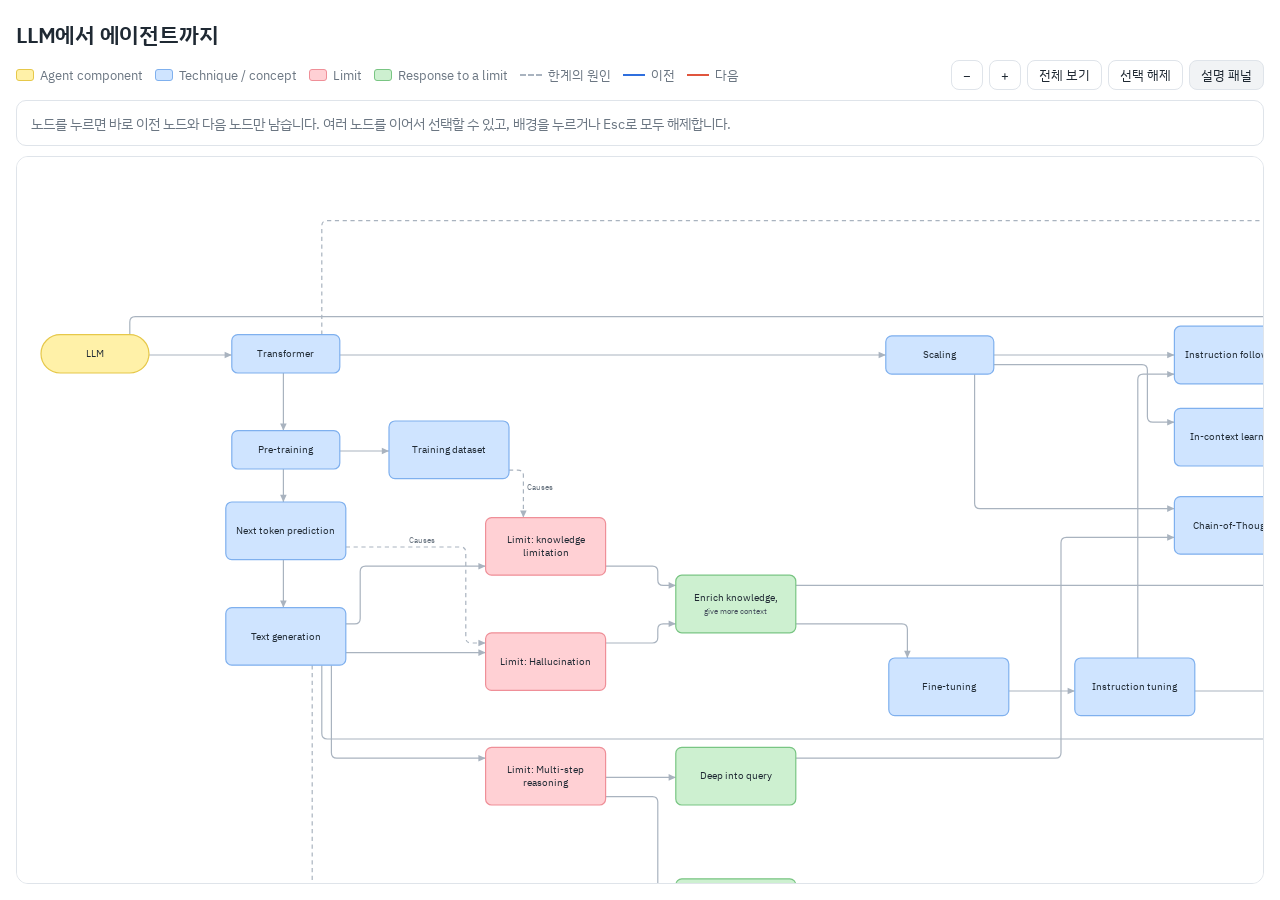
==== site/index.html @ 93b2dfdc "Initial commit: LLM에서 에이전트까지 발표 자료 - 발전 흐름 페이지(llm-to-agent-evo.html, site/index.html) - 구성요소 슬라이드, " ====
<!doctype html>
<html lang="ko">
<head>
<meta charset="utf-8">
<meta name="viewport" content="width=device-width, initial-scale=1">
<title>LLM to Agent Evolution</title>
<meta name="claude:viewport-fit-sides" content="true">
<link rel="preconnect" href="https://fonts.googleapis.com">
<link href="https://fonts.googleapis.com/css2?family=IBM+Plex+Sans+KR:wght@400;500;600&display=swap" rel="stylesheet">
<style>
  :root {
    color-scheme: light;
    --bg: #ffffff;
    --ink: #1f2933;
    --muted: #6b7682;
    --line: #dfe4ea;
    --edge: #a9b3bf;
    --yellow: #fff1a8;  --yellow-b: #e6c84a;
    --blue: #cfe4ff;    --blue-b: #7fb0ee;
    --pink: #ffd0d4;    --pink-b: #ef8f98;
    --green: #cdf0d0;   --green-b: #79c583;
    --prev: #2f6fde;
    --next: #e0553d;
  }
  /* 사용자 요청으로 어두운 테마에서도 흰 배경을 유지합니다. */
  @media (prefers-color-scheme: dark) { :root:not([data-theme="light"]) { --bg: #ffffff; --ink: #1f2933; } }
  :root[data-theme="dark"] { --bg: #ffffff; --ink: #1f2933; }

  * { box-sizing: border-box; }
  html, body { height: 100%; }
  body { display: flex; flex-direction: column; min-height: 100vh; min-height: 100dvh; margin: 0; background: var(--bg); color: var(--ink); font-family: "IBM Plex Sans KR", system-ui, sans-serif; }
  header { padding: 20px max(16px, env(safe-area-inset-left)) 10px; display: flex; flex-wrap: wrap; align-items: baseline; gap: 6px 18px; }
  h1 { margin: 0; font-size: 22px; font-weight: 600; letter-spacing: -0.01em; }
  header p { margin: 0; color: var(--muted); font-size: 14px; }
  .bar { padding: 0 16px 10px; display: flex; flex-wrap: wrap; align-items: center; gap: 8px 16px; font-size: 13px; color: var(--muted); }
  .legend { display: flex; flex-wrap: wrap; gap: 6px 12px; align-items: center; }
  .sw { display: inline-flex; align-items: center; gap: 6px; }
  .sw i { width: 18px; height: 12px; border-radius: 3px; border: 1.5px solid; display: inline-block; }
  .sw .ln { width: 22px; height: 0; border: 0; border-top: 2.5px solid; border-radius: 0; }
  .sw .ln.dash { border-top-style: dashed; }
  .zoom { margin-left: auto; display: flex; gap: 6px; }
  button { font: inherit; color: var(--ink); background: #fff; border: 1px solid var(--line); border-radius: 8px; padding: 5px 11px; cursor: pointer; }
  button:hover { background: #f4f6f8; }
  button:focus-visible { outline: 2px solid var(--prev); outline-offset: 2px; }
  .node:focus { outline: none; }
  .node:focus-visible rect { stroke: var(--ink); stroke-width: 3; }
  .info { margin: 0 16px 10px; padding: 10px 14px; border: 1px solid var(--line); border-radius: 10px; min-height: 46px; font-size: 14px; display: flex; flex-wrap: wrap; gap: 6px 10px; align-items: center; }
  .info b { font-weight: 600; }
  .info .lab { color: var(--muted); font-size: 12px; margin-left: 8px; }
  .chip { border: 1.5px solid; border-radius: 999px; padding: 2px 10px; font-size: 13px; background: #fff; cursor: pointer; }
  .chip.s { border-color: var(--ink); color: var(--ink); font-weight: 600; }
  .chip.p { border-color: var(--prev); color: var(--prev); }
  .chip.n { border-color: var(--next); color: var(--next); }
  .wrap { border: 1px solid var(--line); border-radius: 12px; overflow: auto; flex: 1 1 0; min-width: 0; min-height: 0; background: #fff; cursor: grab; }
  .wrap.drag { cursor: grabbing; }
  svg { display: block; }
  .edge path { fill: none; stroke: var(--edge); stroke-width: 2; }
  .edge polygon { fill: var(--edge); }
  .edge.dash path { stroke-dasharray: 7 6; }
  .edge text { font-size: 13px; fill: var(--muted); paint-order: stroke; stroke: #fff; stroke-width: 4px; }
  .node { cursor: pointer; }
  .node rect { stroke-width: 2; }
  .node text { font-size: 16px; fill: var(--ink); text-anchor: middle; pointer-events: none; }
  .node .sub { font-size: 13px; fill: #4a5561; }
  .node.yellow rect { fill: var(--yellow); stroke: var(--yellow-b); }
  .node.blue rect { fill: var(--blue); stroke: var(--blue-b); }
  .node.pink rect { fill: var(--pink); stroke: var(--pink-b); }
  .node.green rect { fill: var(--green); stroke: var(--green-b); }
  .node:hover rect { stroke-width: 3; }
  svg.sel .node { opacity: 0.3; transition: opacity .15s; }
  svg.sel .edge { opacity: 0.18; transition: opacity .15s; }
  svg.sel .node.on, svg.sel .edge.on { opacity: 1; }
  svg.sel .node.me rect { stroke: var(--ink); stroke-width: 3.5; }
  svg.sel .node.prev rect { stroke: var(--prev); stroke-width: 3; }
  svg.sel .node.next rect { stroke: var(--next); stroke-width: 3; }
  svg.sel .edge.in path { stroke: var(--prev); stroke-width: 3; }
  svg.sel .edge.in polygon { fill: var(--prev); }
  svg.sel .edge.out path { stroke: var(--next); stroke-width: 3; }
  svg.sel .edge.out polygon { fill: var(--next); }
  .stage { display: flex; gap: 12px; flex: 1 1 0; min-height: 320px; margin: 0 16px 16px; }
  .side { flex: 0 0 320px; overflow: auto; display: flex; flex-direction: column; gap: 10px; padding: 12px; border: 1px solid var(--line); border-radius: 12px; background: #fff; font-size: 14px; line-height: 1.5; position: relative; }
  .side[hidden] { display: none; }
  .card { flex: 0 0 auto; border: 1px solid var(--line); border-radius: 10px; padding: 12px 14px 14px; background: #fff; }
  .card h2 { margin: 0; font-size: 16px; font-weight: 600; display: flex; align-items: baseline; gap: 8px; }
  .card h2::before { content: ""; flex: 0 0 auto; width: 10px; height: 10px; border-radius: 50%; background: var(--line); transform: translateY(-1px); }
  .card.yellow h2::before { background: var(--yellow-b); }
  .card.blue h2::before { background: var(--blue-b); }
  .card.pink h2::before { background: var(--pink-b); }
  .card.green h2::before { background: var(--green-b); }
  .card p { margin: 6px 0 0; white-space: pre-line; }
  .card .empty { color: #a3acb6; }
  #sideBtn[aria-pressed="true"] { background: #f1f3f5; }
  @media (max-width: 760px) { .stage { flex-direction: column; } .side { flex: 0 0 42%; } }
  @media (prefers-reduced-motion: reduce) { svg.sel .node, svg.sel .edge { transition: none; } }
</style>
</head>
<body>


<header>
  <h1>LLM에서 에이전트까지</h1></header>

<div class="bar">
  <div class="legend">
    <span class="sw"><i style="background:var(--yellow);border-color:var(--yellow-b)"></i>Agent component</span>
    <span class="sw"><i style="background:var(--blue);border-color:var(--blue-b)"></i>Technique / concept</span>
    <span class="sw"><i style="background:var(--pink);border-color:var(--pink-b)"></i>Limit</span>
    <span class="sw"><i style="background:var(--green);border-color:var(--green-b)"></i>Response to a limit</span>
    <span class="sw"><i class="ln dash" style="border-color:var(--edge)"></i>한계의 원인</span>
    <span class="sw"><i class="ln" style="border-color:var(--prev)"></i>이전</span>
    <span class="sw"><i class="ln" style="border-color:var(--next)"></i>다음</span>
  </div>
  <div class="zoom">
    <button id="zout" aria-label="축소">−</button>
    <button id="zin" aria-label="확대">+</button>
    <button id="zfit">전체 보기</button>
    <button id="clear">선택 해제</button>
    <button id="sideBtn" aria-pressed="true">설명 패널</button>
  </div>
</div>

<div class="info" id="info" aria-live="polite"></div>
<div class="stage">
  <div class="wrap" id="wrap"><svg id="svg" xmlns="http://www.w3.org/2000/svg"></svg></div>
  <aside class="side" id="side" aria-label="선택한 노드 설명" hidden></aside>
</div>

<script>
(function () {
  const NODES=[{"id": "mwjykt85-0wb2z", "x": 1605, "y": 129, "w": 200, "h": 96, "c": "blue", "k": "rect", "t": "In-context learning"}, {"id": "mwjyn9wl-1hmgr", "x": 1927, "y": 545, "w": 200, "h": 96, "c": "blue", "k": "rect", "t": "Structured output"}, {"id": "mwjy13yr-1y3l3", "x": 2558, "y": 103, "w": 200, "h": 96, "c": "blue", "k": "rect", "t": "RAG"}, {"id": "e25", "x": 4120, "y": 1123, "w": 200, "h": 96, "c": "green", "k": "rect", "t": "Enforce deterministic control"}, {"id": "e33", "x": 4494, "y": 1322, "w": 200, "h": 96, "c": "blue", "k": "rect", "t": "Permission\nHuman approval"}, {"id": "e44", "x": 4552, "y": -250, "w": 200, "h": 96, "c": "blue", "k": "rect", "t": "Sub-agents\nMulti-agent"}, {"id": "mwjy3xah-28k0v", "x": 774, "y": 694, "w": 200, "h": 96, "c": "green", "k": "rect", "t": "Deep into query"}, {"id": "mwjxyspb-1p0l4", "x": 457, "y": 503, "w": 200, "h": 96, "c": "pink", "k": "rect", "t": "Limit: Hallucination"}, {"id": "mwjz4wb3-207i0", "x": 2218, "y": 913, "w": 200, "h": 96, "c": "blue", "k": "rect", "t": "Prompt chaining"}, {"id": "mwjz48wn-1u5il", "x": 774, "y": 913, "w": 200, "h": 96, "c": "green", "k": "rect", "t": "Break down task into small tasks"}, {"id": "mwjyix9o-0pluh", "x": 1124, "y": 8, "w": 180, "h": 64, "c": "blue", "k": "rect", "t": "Scaling"}, {"id": "mwjy2sm9-22p1i", "x": 774, "y": 407, "w": 200, "h": 96, "c": "green", "k": "rect", "t": "Enrich knowledge,\ngive more context"}, {"id": "mwjxz6hj-1rh6r", "x": 457, "y": 311, "w": 200, "h": 96, "c": "pink", "k": "rect", "t": "Limit: knowledge limitation"}, {"id": "mwjxxubs-15e8q", "x": 34, "y": 166, "w": 180, "h": 64, "c": "blue", "k": "rect", "t": "Pre-training"}, {"id": "e24", "x": 3800, "y": 1123, "w": 200, "h": 96, "c": "pink", "k": "rect", "t": "Limit: Non-deterministic behavior"}, {"id": "mwjxwork-05vok", "x": 24, "y": 285, "w": 200, "h": 96, "c": "blue", "k": "rect", "t": "Next token prediction"}, {"id": "mwk0b4wu-1do33", "x": 2558, "y": 274, "w": 200, "h": 96, "c": "yellow", "k": "pill", "t": "Planning"}, {"id": "e8", "x": 3800, "y": 637, "w": 200, "h": 96, "c": "blue", "k": "rect", "t": "Computer Use"}, {"id": "mwjz8n8c-2nzsh", "x": 3800, "y": -250, "w": 200, "h": 96, "c": "pink", "k": "rect", "t": "Limit: Context window"}, {"id": "mwjynw0i-1najs", "x": 2558, "y": 454, "w": 200, "h": 96, "c": "blue", "k": "rect", "t": "ReAct - Reason and Act"}, {"id": "e39", "x": 4552, "y": 133, "w": 200, "h": 96, "c": "green", "k": "rect", "t": "Keep working until the goal is met"}, {"id": "mwjy4shv-2agud", "x": 1605, "y": 276, "w": 200, "h": 96, "c": "blue", "k": "rect", "t": "Chain-of-Thought"}, {"id": "mwk09zhu-19vjd", "x": 5353, "y": 446, "w": 180, "h": 64, "c": "yellow", "k": "pill", "t": "General purpose agents"}, {"id": "mwk03nod-0mzqw", "x": 4193, "y": -119, "w": 200, "h": 96, "c": "blue", "k": "rect", "t": "Context engineering"}, {"id": "mwjyjr9p-0th2v", "x": 1605, "y": -8, "w": 200, "h": 96, "c": "blue", "k": "rect", "t": "Instruction following"}, {"id": "mwjxwa1y-01ty8", "x": -284, "y": 6, "w": 180, "h": 64, "c": "yellow", "k": "pill", "t": "LLM"}, {"id": "e22", "x": 2878, "y": 347, "w": 200, "h": 96, "c": "yellow", "k": "pill", "t": "Internal memory\nAgent trajectory"}, {"id": "mwjy8wog-0f96a", "x": 1129, "y": 545, "w": 200, "h": 96, "c": "blue", "k": "rect", "t": "Fine-tuning"}, {"id": "mwk068s5-0wxfu", "x": 3800, "y": 517, "w": 200, "h": 96, "c": "blue", "k": "rect", "t": "Agent Skills"}, {"id": "e38", "x": 4193, "y": 133, "w": 200, "h": 96, "c": "pink", "k": "rect", "t": "Limit: Stops before the task is done"}, {"id": "mwk03ffa-0ks1a", "x": 4193, "y": -250, "w": 200, "h": 96, "c": "green", "k": "rect", "t": "Manage input prompt"}, {"id": "e9", "x": 4910, "y": 258, "w": 200, "h": 96, "c": "blue", "k": "rect", "t": "Goal\nRalph Loop"}, {"id": "mwjymvvz-1d2vd", "x": 1439, "y": 545, "w": 200, "h": 96, "c": "blue", "k": "rect", "t": "Instruction tuning"}, {"id": "mwjz7zuq-2c3z2", "x": 34, "y": 6, "w": 180, "h": 64, "c": "blue", "k": "rect", "t": "Transformer"}, {"id": "mwjxx3ut-0dk24", "x": 24, "y": 461, "w": 200, "h": 96, "c": "blue", "k": "rect", "t": "Text generation"}, {"id": "mwjz5h1e-2824t", "x": 1927, "y": -8, "w": 200, "h": 96, "c": "blue", "k": "rect", "t": "Prompt engineering"}, {"id": "mwk00wip-0bwb9", "x": 2878, "y": 103, "w": 200, "h": 96, "c": "yellow", "k": "pill", "t": "External memory"}, {"id": "e7", "x": 4494, "y": 932, "w": 200, "h": 96, "c": "blue", "k": "rect", "t": "Sandbox"}, {"id": "mwk09djm-143t1", "x": 4494, "y": 1123, "w": 200, "h": 96, "c": "blue", "k": "rect", "t": "Hook"}, {"id": "e31", "x": 4120, "y": 932, "w": 200, "h": 96, "c": "green", "k": "rect", "t": "Restrict execution environment"}, {"id": "mwjxye6q-1i6kc", "x": 296, "y": 150, "w": 200, "h": 96, "c": "blue", "k": "rect", "t": "Training dataset"}, {"id": "mwjynhq1-1jdr6", "x": 2558, "y": 608, "w": 200, "h": 96, "c": "yellow", "k": "pill", "t": "Tool use"}, {"id": "e47", "x": 1927, "y": 276, "w": 200, "h": 96, "c": "blue", "k": "rect", "t": "Reasoning model"}, {"id": "mwjzmk38-025uz", "x": 3371, "y": 144, "w": 200, "h": 96, "c": "yellow", "k": "pill", "t": "Agent loop"}, {"id": "mwk05ygz-0sozz", "x": 3800, "y": 764, "w": 200, "h": 96, "c": "blue", "k": "rect", "t": "MCP"}, {"id": "e1", "x": 457, "y": 694, "w": 200, "h": 96, "c": "pink", "k": "rect", "t": "Limit: Multi-step reasoning"}];
const EDGES=[{"f": "mwjxwork-05vok", "t": "mwjxyspb-1p0l4", "fs": "right", "ts": "top", "b": ["h", 287, -127], "d": 1, "l": "Causes"}, {"f": "mwjy2sm9-22p1i", "t": "mwjy13yr-1y3l3", "fs": "right", "ts": "left", "b": ["h", 1307]}, {"f": "mwjy4shv-2agud", "t": "e47", "fs": "right", "ts": "left"}, {"f": "mwjxxubs-15e8q", "t": "mwjxwork-05vok", "fs": "bottom", "ts": "top"}, {"f": "mwjxx3ut-0dk24", "t": "e1", "fs": "right", "ts": "left"}, {"f": "mwjz7zuq-2c3z2", "t": "mwjxxubs-15e8q", "fs": "bottom", "ts": "top"}, {"f": "e8", "t": "mwk09zhu-19vjd", "fs": "right", "ts": "left", "b": ["h", 805]}, {"f": "mwjxyspb-1p0l4", "t": "mwjy2sm9-22p1i", "fs": "right", "ts": "left"}, {"f": "mwjxxubs-15e8q", "t": "mwjxye6q-1i6kc", "fs": "right", "ts": "left"}, {"f": "mwjz5h1e-2824t", "t": "mwjz4wb3-207i0", "fs": "right", "ts": "left"}, {"f": "mwjynhq1-1jdr6", "t": "mwjynw0i-1najs", "fs": "top", "ts": "bottom"}, {"f": "mwjynw0i-1najs", "t": "mwjzmk38-025uz", "fs": "right", "b": ["h", 574]}, {"f": "mwk00wip-0bwb9", "t": "mwjzmk38-025uz"}, {"f": "mwjxx3ut-0dk24", "t": "e24", "b": ["v"], "d": 1, "l": "Causes"}, {"f": "mwjxx3ut-0dk24", "t": "mwjyn9wl-1hmgr", "fs": "bottom", "ts": "bottom", "b": ["v", 391]}, {"f": "e31", "t": "e7", "fs": "right", "ts": "left"}, {"f": "mwjz4wb3-207i0", "t": "e22", "fs": "right", "ts": "left", "b": ["h", 489]}, {"f": "mwk03ffa-0ks1a", "t": "e44", "fs": "right", "ts": "left"}, {"f": "e7", "t": "mwk09zhu-19vjd", "b": ["h", 161]}, {"f": "mwjyn9wl-1hmgr", "t": "mwjynhq1-1jdr6", "fs": "right", "ts": "left"}, {"f": "e24", "t": "e31", "fs": "right", "ts": "left"}, {"f": "mwjy13yr-1y3l3", "t": "mwk00wip-0bwb9", "fs": "right"}, {"f": "mwjxwa1y-01ty8", "t": "mwjz7zuq-2c3z2", "fs": "right"}, {"f": "e39", "t": "e9", "fs": "right", "ts": "left"}, {"f": "mwjyix9o-0pluh", "t": "mwjykt85-0wb2z", "fs": "right", "ts": "left"}, {"f": "mwjxz6hj-1rh6r", "t": "mwjy2sm9-22p1i", "fs": "right", "ts": "left"}, {"f": "mwjzmk38-025uz", "t": "mwk09zhu-19vjd", "fs": "right", "ts": "left", "b": ["h", 544]}, {"f": "mwjy3xah-28k0v", "t": "mwjy4shv-2agud", "fs": "right", "ts": "left", "b": ["h", 489]}, {"f": "mwjykt85-0wb2z", "t": "mwjz5h1e-2824t", "fs": "right", "ts": "left", "b": ["v", 84, -447]}, {"f": "mwjy4shv-2agud", "t": "mwjynw0i-1najs", "fs": "right", "b": ["h", 166]}, {"f": "mwjynw0i-1najs", "t": "e22", "fs": "right", "ts": "left", "b": ["h", 137]}, {"f": "e33", "t": "mwk09zhu-19vjd", "fs": "right", "ts": "left"}, {"f": "mwjz48wn-1u5il", "t": "mwjz4wb3-207i0", "fs": "right", "b": ["v", 80]}, {"f": "e25", "t": "e33", "fs": "right", "ts": "left"}, {"f": "e1", "t": "mwjy3xah-28k0v", "fs": "right", "ts": "left"}, {"f": "mwjyix9o-0pluh", "t": "mwjyjr9p-0th2v", "fs": "right", "ts": "left"}, {"f": "mwjy8wog-0f96a", "t": "mwjymvvz-1d2vd", "fs": "right", "ts": "left"}, {"f": "mwjz8n8c-2nzsh", "t": "mwk03ffa-0ks1a", "fs": "right"}, {"f": "mwjynhq1-1jdr6", "t": "mwjzmk38-025uz", "fs": "right", "ts": "left", "b": ["h", 599]}, {"f": "mwk05ygz-0sozz", "t": "mwk09zhu-19vjd", "fs": "right", "ts": "left", "b": ["h", 829]}, {"f": "mwjxx3ut-0dk24", "t": "mwjxz6hj-1rh6r", "fs": "right", "ts": "left"}, {"f": "mwk09djm-143t1", "t": "e9", "b": ["h", 243]}, {"f": "mwk0b4wu-1do33", "t": "mwjzmk38-025uz", "fs": "right", "ts": "left", "b": ["h", 544]}, {"f": "mwk068s5-0wxfu", "t": "mwk03nod-0mzqw", "fs": "right", "ts": "left"}, {"f": "e1", "t": "mwjz48wn-1u5il", "fs": "right", "ts": "left"}, {"f": "e22", "t": "mwjzmk38-025uz", "fs": "right", "ts": "left", "b": ["h", 238]}, {"f": "mwjzmk38-025uz", "t": "e38", "fs": "right", "ts": "left", "d": 1}, {"f": "mwjy2sm9-22p1i", "t": "mwjy8wog-0f96a", "fs": "right", "ts": "left", "b": ["h", 183]}, {"f": "mwjz4wb3-207i0", "t": "mwk0b4wu-1do33", "fs": "right", "ts": "left"}, {"f": "mwjzmk38-025uz", "t": "mwjz8n8c-2nzsh", "fs": "right", "ts": "left", "d": 1}, {"f": "mwk03nod-0mzqw", "t": "mwk09zhu-19vjd", "b": ["h", 937]}, {"f": "mwjz7zuq-2c3z2", "t": "mwjz8n8c-2nzsh", "fs": "top", "ts": "left", "b": ["h", -145, -280, -127], "d": 1, "l": "Structural limit"}, {"f": "mwjxx3ut-0dk24", "t": "mwjxyspb-1p0l4", "fs": "right", "ts": "left"}, {"f": "e9", "t": "mwk09zhu-19vjd", "b": ["h", 165]}, {"f": "mwjxwork-05vok", "t": "mwjxx3ut-0dk24", "fs": "bottom", "ts": "top"}, {"f": "e38", "t": "e39", "fs": "right", "ts": "left"}, {"f": "mwk09djm-143t1", "t": "mwk09zhu-19vjd", "b": ["h", 180]}, {"f": "mwjz5h1e-2824t", "t": "mwk068s5-0wxfu", "fs": "right", "ts": "top", "b": ["h", 1962]}, {"f": "mwjxye6q-1i6kc", "t": "mwjxz6hj-1rh6r", "fs": "right", "d": 1, "l": "Causes"}, {"f": "mwk05ygz-0sozz", "t": "mwk03nod-0mzqw", "fs": "right", "ts": "left"}, {"f": "mwjz5h1e-2824t", "t": "mwk03nod-0mzqw", "fs": "right", "b": ["v", 126, -572]}, {"f": "e25", "t": "mwk09djm-143t1", "fs": "right", "ts": "left"}, {"f": "mwjynhq1-1jdr6", "t": "mwk068s5-0wxfu", "fs": "right", "b": ["h", 682]}, {"f": "mwk03ffa-0ks1a", "t": "mwk03nod-0mzqw", "fs": "bottom", "ts": "top"}, {"f": "mwjykt85-0wb2z", "t": "mwjy13yr-1y3l3", "fs": "right", "ts": "left"}, {"f": "e47", "t": "mwk0b4wu-1do33", "fs": "right", "ts": "left"}, {"f": "e44", "t": "mwk09zhu-19vjd", "fs": "right", "ts": "left", "b": ["h", 592]}, {"f": "mwjyjr9p-0th2v", "t": "mwjz5h1e-2824t", "fs": "right", "ts": "left", "b": ["v", 91, -509]}, {"f": "mwjynhq1-1jdr6", "t": "e8", "fs": "right", "ts": "left", "b": ["h", 602]}, {"f": "mwjyix9o-0pluh", "t": "mwjy4shv-2agud", "fs": "right", "ts": "left", "b": ["h", 403, -62]}, {"f": "mwjz7zuq-2c3z2", "t": "mwjyix9o-0pluh", "fs": "right"}, {"f": "mwjymvvz-1d2vd", "t": "mwjyn9wl-1hmgr", "fs": "right", "ts": "left"}, {"f": "mwjynhq1-1jdr6", "t": "mwk05ygz-0sozz", "fs": "right", "ts": "left", "b": ["h", 572]}, {"f": "e24", "t": "e25", "fs": "right", "ts": "left"}, {"f": "mwjzmk38-025uz", "t": "e24", "fs": "right", "ts": "left", "d": 1}, {"f": "mwjymvvz-1d2vd", "t": "mwjyjr9p-0th2v", "fs": "top", "ts": "left", "b": ["v", -276, 17, 75]}, {"f": "mwjxwa1y-01ty8", "t": "mwjzmk38-025uz", "b": ["v", -560, -140]}];
  const NS = "http://www.w3.org/2000/svg";
  const byId = {}; NODES.forEach(n => byId[n.id] = n);

  const svg = document.getElementById("svg"), wrap = document.getElementById("wrap"), info = document.getElementById("info");
  const el = (t, a, p) => { const e = document.createElementNS(NS, t); for (const k in a) e.setAttribute(k, a[k]); if (p) p.appendChild(e); return e; };
  const cx = n => n.x + n.w / 2, cy = n => n.y + n.h / 2;

  // ── 선 배치: 격자 위에서 노드를 피해 가는 직각 경로를 찾습니다. ──
  // 다른 선과 같은 길을 겹쳐 가면 큰 벌점, 가로질러 가면 작은 벌점을 줍니다.
  const G = 16, MARGIN = 14, TURN = 56, OVER = 9 * G, CROSS = 0.6 * G, SIDEPEN = 40;
  const DX = [1, 0, -1, 0], DY = [0, 1, 0, -1];   // 0 오른쪽, 1 아래, 2 왼쪽, 3 위
  let gx0, gy0, cols, rows, blocked, occH, occV, gScore, parent;
  const ccx = i => gx0 + (i + 0.5) * G, ccy = j => gy0 + (j + 0.5) * G;

  function buildGrid() {
    let a = Infinity, b = Infinity, c = -Infinity, d = -Infinity;
    NODES.forEach(n => { a = Math.min(a, n.x); b = Math.min(b, n.y); c = Math.max(c, n.x + n.w); d = Math.max(d, n.y + n.h); });
    gx0 = Math.floor((a - 160) / G) * G; gy0 = Math.floor((b - 160) / G) * G;
    cols = Math.ceil((c + 160 - gx0) / G); rows = Math.ceil((d + 160 - gy0) / G);
    const N = cols * rows;
    blocked = new Uint8Array(N); occH = new Uint8Array(N); occV = new Uint8Array(N);
    gScore = new Float32Array(N * 4); parent = new Int32Array(N * 4);
    NODES.forEach(n => {
      const i0 = Math.max(0, Math.floor((n.x - MARGIN - gx0) / G) - 1), i1 = Math.min(cols - 1, Math.ceil((n.x + n.w + MARGIN - gx0) / G));
      const j0 = Math.max(0, Math.floor((n.y - MARGIN - gy0) / G) - 1), j1 = Math.min(rows - 1, Math.ceil((n.y + n.h + MARGIN - gy0) / G));
      for (let j = j0; j <= j1; j++) for (let i = i0; i <= i1; i++) {
        const x = ccx(i), y = ccy(j);
        if (x > n.x - MARGIN && x < n.x + n.w + MARGIN && y > n.y - MARGIN && y < n.y + n.h + MARGIN) blocked[j * cols + i] = 1;
      }
    });
  }

  // 노드의 한 변에서 선이 드나들 수 있는 자리들
  function ports(n, pref) {
    const out = [], pill = n.k === "pill";
    const insX = pill ? n.h / 2 : 18, insY = pill ? Math.max(8, n.h / 2 - G) : 14;
    const add = (i, j, dir, bx, by, side, off) => {
      if (i < 0 || j < 0 || i >= cols || j >= rows || blocked[j * cols + i]) return;
      out.push({ c: j * cols + i, dir, bx, by, pen: (pref && pref !== side ? SIDEPEN : 0) + Math.abs(off) * 0.12 });
    };
    const jt = Math.floor((n.y - MARGIN - gy0) / G - 0.5), jb = Math.ceil((n.y + n.h + MARGIN - gy0) / G - 0.5);
    const il = Math.floor((n.x - MARGIN - gx0) / G - 0.5), ir = Math.ceil((n.x + n.w + MARGIN - gx0) / G - 0.5);
    for (let i = 0; i < cols; i++) {
      const x = ccx(i); if (x < n.x + insX || x > n.x + n.w - insX) continue;
      add(i, jt, 3, x, n.y, "top", x - cx(n)); add(i, jb, 1, x, n.y + n.h, "bottom", x - cx(n));
    }
    for (let j = 0; j < rows; j++) {
      const y = ccy(j); if (y < n.y + insY || y > n.y + n.h - insY) continue;
      add(il, j, 2, n.x, y, "left", y - cy(n)); add(ir, j, 0, n.x + n.w, y, "right", y - cy(n));
    }
    return out;
  }

  // 작은 값이 먼저 나오는 힙
  function Heap() { this.k = []; this.v = []; }
  Heap.prototype.push = function (key, val) {
    const k = this.k, v = this.v; let i = k.length; k.push(key); v.push(val);
    while (i > 0) { const p = (i - 1) >> 1; if (k[p] <= key) break; k[i] = k[p]; v[i] = v[p]; i = p; }
    k[i] = key; v[i] = val;
  };
  Heap.prototype.pop = function () {
    const k = this.k, v = this.v, top = v[0], lk = k.pop(), lv = v.pop(), n = k.length;
    if (n) { let i = 0; for (;;) { let c = 2 * i + 1; if (c >= n) break; if (c + 1 < n && k[c + 1] < k[c]) c++; if (k[c] >= lk) break; k[i] = k[c]; v[i] = v[c]; i = c; } k[i] = lk; v[i] = lv; }
    return top;
  };

  function findPath(e) {
    const a = byId[e.f], b = byId[e.t];
    const starts = ports(a, e.fs), goals = new Map();
    ports(b, e.ts).forEach(p => goals.set(p.c, p));
    if (!starts.length || !goals.size) return null;
    gScore.fill(Infinity); parent.fill(-1);
    const heap = new Heap(), bx = cx(b), by = cy(b), slack = (b.w + b.h) / 2;
    const h = c => Math.max(0, Math.abs(ccx(c % cols) - bx) + Math.abs(ccy((c / cols) | 0) - by) - slack);
    const startOf = new Map();
    starts.forEach(p => {
      const s = p.c * 4 + p.dir, g = p.pen + ((p.dir & 1) ? occV[p.c] : occH[p.c]) * OVER;
      if (g < gScore[s]) { gScore[s] = g; startOf.set(s, p); heap.push(g + h(p.c), s); }
    });
    let best = Infinity, bestS = -1, bestP = null;
    while (heap.k.length) {
      if (heap.k[0] >= best) break;
      const fk = heap.k[0], s = heap.pop(), c = s >> 2, dir = s & 3, g = gScore[s];
      if (fk > g + h(c) + 1e-3) continue;
      const gp = goals.get(c);
      if (gp && gp.dir === ((dir + 2) & 3)) { const tot = g + gp.pen; if (tot < best) { best = tot; bestS = s; bestP = gp; } }
      const i = c % cols, j = (c / cols) | 0;
      for (let nd = 0; nd < 4; nd++) {
        if (nd === ((dir + 2) & 3)) continue;
        const ni = i + DX[nd], nj = j + DY[nd];
        if (ni < 0 || nj < 0 || ni >= cols || nj >= rows) continue;
        const nc = nj * cols + ni; if (blocked[nc]) continue;
        const ng = g + G + (nd !== dir ? TURN : 0) + ((nd & 1) ? occV[nc] * OVER + occH[nc] * CROSS : occH[nc] * OVER + occV[nc] * CROSS);
        const ns = nc * 4 + nd;
        if (ng < gScore[ns]) { gScore[ns] = ng; parent[ns] = s; heap.push(ng + h(nc), ns); }
      }
    }
    if (bestS < 0) return null;
    const states = []; for (let s = bestS; s >= 0; s = parent[s]) states.push(s);
    states.reverse();
    const sp = startOf.get(states[0]);
    // 지나간 칸을 방향별로 기록해 다음 선이 같은 길을 피하게 합니다.
    const mark = (c, d) => { const arr = (d & 1) ? occV : occH; if (arr[c] < 250) arr[c]++; };
    mark(states[0] >> 2, sp.dir);
    for (let q = 1; q < states.length; q++) { const d = states[q] & 3; mark(states[q - 1] >> 2, d); mark(states[q] >> 2, d); }
    const pts = [[sp.bx, sp.by]];
    states.forEach(s => { const c = s >> 2; pts.push([ccx(c % cols), ccy((c / cols) | 0)]); });
    pts.push([bestP.bx, bestP.by]);
    return pts;
  }
  function simplify(p) {
    const o = [p[0]];
    for (let i = 1; i < p.length; i++) {
      const a = o[o.length - 1], b = p[i], c = p[i + 1];
      if (Math.abs(a[0] - b[0]) < 0.5 && Math.abs(a[1] - b[1]) < 0.5) continue;
      if (c && ((Math.abs(a[0] - b[0]) < 0.5 && Math.abs(b[0] - c[0]) < 0.5) || (Math.abs(a[1] - b[1]) < 0.5 && Math.abs(b[1] - c[1]) < 0.5))) continue;
      o.push(b);
    }
    return o;
  }
  function straight(e) { const a = byId[e.f], b = byId[e.t]; return [[cx(a), cy(a)], [cx(b), cy(b)]]; }
  function computeRoutes() {
    const order = EDGES.map((e, i) => i).sort((p, q) => {
      const d = e => Math.abs(cx(byId[e.f]) - cx(byId[e.t])) + Math.abs(cy(byId[e.f]) - cy(byId[e.t]));
      return d(EDGES[p]) - d(EDGES[q]);
    });
    const out = new Array(EDGES.length);
    order.forEach(i => { const p = findPath(EDGES[i]); out[i] = p ? simplify(p) : straight(EDGES[i]); });
    return out;
  }

  function pathD(p, r) {
    let d = "M" + p[0][0] + " " + p[0][1];
    for (let i = 1; i < p.length - 1; i++) {
      const a = p[i - 1], b = p[i], c = p[i + 1];
      const l1 = Math.hypot(b[0] - a[0], b[1] - a[1]), l2 = Math.hypot(c[0] - b[0], c[1] - b[1]);
      const rr = Math.min(r, l1 / 2, l2 / 2);
      const p1 = [b[0] - (b[0] - a[0]) / l1 * rr, b[1] - (b[1] - a[1]) / l1 * rr];
      const p2 = [b[0] + (c[0] - b[0]) / l2 * rr, b[1] + (c[1] - b[1]) / l2 * rr];
      d += " L" + p1[0] + " " + p1[1] + " Q" + b[0] + " " + b[1] + " " + p2[0] + " " + p2[1];
    }
    const z = p[p.length - 1]; return d + " L" + z[0] + " " + z[1];
  }
  function head(p) {
    const z = p[p.length - 1], y = p[p.length - 2];
    const l = Math.hypot(z[0] - y[0], z[1] - y[1]) || 1, ux = (z[0] - y[0]) / l, uy = (z[1] - y[1]) / l;
    const bx = z[0] - ux * 12, by = z[1] - uy * 12;
    return z[0] + "," + z[1] + " " + (bx - uy * 5.5) + "," + (by + ux * 5.5) + " " + (bx + uy * 5.5) + "," + (by - ux * 5.5);
  }

  // ── 그리기 ──
  let x0 = 0, y0 = 0, W = 100, H = 100, routes = [];
  const gE = el("g", {}, svg), gN = el("g", {}, svg);
  const edgeEls = EDGES.map(e => {
    const g = el("g", { class: "edge" + (e.d ? " dash" : "") }, gE);
    el("path", {}, g); el("polygon", {}, g);
    if (e.l) el("text", {}, g).textContent = e.l;
    return g;
  });
  function wrapText(s, max) {
    const out = [];
    s.split("\n").forEach(line => {
      let cur = "";
      line.split(" ").forEach(w => { if (cur && (cur + " " + w).length > max) { out.push(cur); cur = w; } else cur = cur ? cur + " " + w : w; });
      out.push(cur);
    });
    return out;
  }
  const nodeEls = {};
  NODES.forEach(n => {
    const g = el("g", { class: "node " + n.c, tabindex: 0, role: "button", "aria-label": n.t.replace(/\n/g, ", ") }, gN);
    el("rect", { x: 0, y: 0, width: n.w, height: n.h, rx: n.k === "pill" ? n.h / 2 : 10 }, g);
    const parts = n.t.split("\n"), lines = [];
    parts.forEach((p, i) => wrapText(p, 21).forEach(l => lines.push({ s: l, sub: i > 0 })));
    const lh = 21, top = n.h / 2 - (lines.length - 1) * lh / 2 + 5.5;
    lines.forEach((l, i) => { const t = el("text", { x: n.w / 2, y: top + i * lh, class: l.sub ? "sub" : "" }, g); t.textContent = l.s; });
    g.addEventListener("click", ev => { ev.stopPropagation(); if (!moved) select(n.id); });
    g.addEventListener("keydown", ev => { if (ev.key === "Enter" || ev.key === " ") { ev.preventDefault(); select(n.id); } });
    nodeEls[n.id] = g;
  });
  const placeNode = n => nodeEls[n.id].setAttribute("transform", "translate(" + n.x + " " + n.y + ")");

  function layout() {
    buildGrid();
    routes = computeRoutes();
    let a = Infinity, b = Infinity, c = -Infinity, d = -Infinity;
    NODES.forEach(n => { a = Math.min(a, n.x); b = Math.min(b, n.y); c = Math.max(c, n.x + n.w); d = Math.max(d, n.y + n.h); });
    routes.forEach(p => p.forEach(q => { a = Math.min(a, q[0]); b = Math.min(b, q[1]); c = Math.max(c, q[0]); d = Math.max(d, q[1]); }));
    x0 = a - 40; y0 = b - 40; W = c - a + 80; H = d - b + 80;
    svg.setAttribute("viewBox", x0 + " " + y0 + " " + W + " " + H);
    svg.setAttribute("width", W * scale); svg.setAttribute("height", H * scale);
    NODES.forEach(placeNode);
    EDGES.forEach((e, i) => {
      const g = edgeEls[i], p = routes[i];
      g.firstChild.setAttribute("d", pathD(p, 9));
      g.children[1].setAttribute("points", head(p));
      if (e.l) {
        let bi = 0, bl = -1;
        for (let q = 0; q < p.length - 1; q++) { const l = Math.abs(p[q + 1][0] - p[q][0]) + Math.abs(p[q + 1][1] - p[q][1]); if (l > bl) { bl = l; bi = q; } }
        const t = g.children[2]; t.setAttribute("x", (p[bi][0] + p[bi + 1][0]) / 2 + 6); t.setAttribute("y", (p[bi][1] + p[bi + 1][1]) / 2 - 6);
      }
    });
  }

  // ── 선택 ──
  const sel = new Set();
  let listOpen = false;
  const name = id => byId[id].t.replace(/\n/g, " ");
  function select(id) {
    if (sel.has(id)) sel.delete(id); else { sel.add(id); focusId = id; }
    paint();
  }
  function hint(text) { const s = document.createElement("span"); s.style.color = "var(--muted)"; s.textContent = text; info.appendChild(s); }
  function paint() { paintMain(); renderSide(); }
  function paintMain() {
    Object.values(nodeEls).forEach(g => g.classList.remove("on", "me", "prev", "next"));
    edgeEls.forEach(g => g.classList.remove("on", "in", "out"));
    svg.classList.toggle("sel", sel.size > 0);
    info.textContent = "";
    if (!sel.size) { hint("노드를 누르면 바로 이전 노드와 다음 노드만 남습니다. 여러 노드를 이어서 선택할 수 있고, 배경을 누르거나 Esc로 모두 해제합니다."); return; }
    const prev = [], next = [];
    sel.forEach(id => nodeEls[id].classList.add("on", "me"));
    EDGES.forEach((e, i) => {
      if (sel.has(e.t)) { edgeEls[i].classList.add("on", "in"); if (!sel.has(e.f)) { nodeEls[e.f].classList.add("on", "prev"); if (!prev.includes(e.f)) prev.push(e.f); } }
      if (sel.has(e.f)) { edgeEls[i].classList.add("on", "out"); if (!sel.has(e.t)) { nodeEls[e.t].classList.add("on", "next"); if (!next.includes(e.t)) next.push(e.t); } }
    });
    const sum = document.createElement("span"); sum.textContent = "선택 " + sel.size + " · 이전 " + prev.length + " · 다음 " + next.length; info.appendChild(sum);
    const tg = document.createElement("button"); tg.textContent = listOpen ? "목록 접기" : "목록 펼치기"; tg.setAttribute("aria-expanded", listOpen ? "true" : "false");
    tg.addEventListener("click", () => { listOpen = !listOpen; paint(); }); info.appendChild(tg);
    if (!listOpen) return;
    const br = document.createElement("span"); br.style.flexBasis = "100%"; info.appendChild(br);
    sel.forEach(id => { const b = document.createElement("button"); b.className = "chip s"; b.textContent = name(id) + " ×"; b.setAttribute("aria-label", name(id) + " 선택 해제"); b.addEventListener("click", () => { sel.delete(id); paint(); }); info.appendChild(b); });
    const add = (label, ids, cls) => {
      const l = document.createElement("span"); l.className = "lab"; l.textContent = label + " " + ids.length; info.appendChild(l);
      ids.forEach(id => { const c = document.createElement("button"); c.className = "chip " + cls; c.textContent = name(id); c.addEventListener("click", () => { sel.add(id); focusId = id; paint(); focusNode(id); }); info.appendChild(c); });
    };
    add("이전", prev, "p"); add("다음", next, "n");
  }

  // ── 설명 패널: 선택한 노드마다 "제목 + 핵심 내용" 카드를 세로로 쌓습니다. ──
  // 노드마다 한두 문장의 핵심 내용입니다. 열쇠는 NODES의 id입니다. (초고)
  const CONTENT = {
    "mwjxwa1y-01ty8": "대량의 텍스트로 학습해, 주어진 글 다음에 올 내용을 만들어 내는 모델입니다. 에이전트에서는 다음 행동을 고르는 두뇌 역할을 합니다.",
    "mwjz7zuq-2c3z2": "문장 안의 모든 토큰이 서로를 참조(attention)해 문맥을 파악하는 신경망 구조입니다. 병렬로 학습할 수 있어 규모를 키울 수 있었고, 한 번에 볼 수 있는 길이에는 한도가 있습니다.",
    "mwjxxubs-15e8q": "정답 표시 없이, 대량의 텍스트에서 다음 토큰을 맞히도록 학습하는 단계입니다. 언어와 지식의 기초가 여기서 만들어집니다.",
    "mwjxye6q-1i6kc": "사전학습에 쓰인 텍스트 묶음입니다. 모델이 아는 것은 이 데이터에 들어 있던 내용, 수집한 시점까지로 한정됩니다.",
    "mwjxwork-05vok": "앞의 글을 보고 다음 토큰의 확률을 계산하는 것이 LLM이 하는 일의 전부입니다. 기준은 사실 여부가 아니라 그럴듯함입니다.",
    "mwjxx3ut-0dk24": "다음 토큰을 하나 뽑아 붙이는 일을 반복해 글을 만듭니다. 확률에서 뽑기 때문에 같은 입력에도 결과가 달라질 수 있습니다.",
    "mwjxz6hj-1rh6r": "학습 데이터에 없던 정보와 학습 시점 이후의 일은 모릅니다. 회사 내부 문서나 최신 소식이 대표적입니다.",
    "mwjxyspb-1p0l4": "모르는 내용도 그럴듯한 문장으로 지어냅니다. 다음 토큰을 확률로 고르는 방식에서 나오는 한계입니다.",
    "e1": "LLM은 입력을 한 번 받아 곧바로 답을 만들어 냅니다. 그래서 여러 단계를 거쳐야 하는 복잡한 문제는 중간 과정을 건너뛰어 틀리기 쉽습니다.",
    "mwjy2sm9-22p1i": "모델이 모르는 것을 채워 주는 방향입니다. 필요한 정보를 입력에 넣어 주거나, 추가 학습으로 모델 안에 넣습니다.",
    "mwjy3xah-28k0v": "답을 바로 내지 않고, 질문을 풀어 가는 과정을 먼저 쓰게 하는 방향입니다.",
    "mwjz48wn-1u5il": "큰 일을 한 번에 시키지 않고, 작은 단계로 나눠 차례로 처리하는 방향입니다.",
    "mwjyix9o-0pluh": "모델 크기, 데이터, 연산량을 함께 키우면 성능이 꾸준히 오른다는 관찰입니다. 규모가 커지면서 작은 모델에는 없던 능력이 나타났습니다.",
    "mwjykt85-0wb2z": "추가 학습 없이, 입력에 넣어 준 예시와 정보만으로 새 일을 해내는 능력입니다. 프롬프트로 모델을 다루는 모든 기법의 바탕입니다.",
    "mwjyjr9p-0th2v": "자연어로 준 지시를 이해하고 그에 맞게 수행하는 능력입니다. 모델 크기가 커지면서 점차 나타나지만, 지시를 안정적으로 따르게 되는 것은 주로 instruction tuning을 통해서입니다.",
    "mwjy4shv-2agud": "답을 내기 전에 풀이 과정을 단계별로 쓰게 하는 기법입니다. 충분히 큰 모델에서 추론 문제의 정확도가 크게 오릅니다.",
    "mwjy8wog-0f96a": "사전학습된 모델을 더 작은 데이터로 추가 학습해, 특정 지식이나 행동을 넣는 방법입니다.",
    "mwjymvvz-1d2vd": "다양한 '지시 → 응답' 쌍으로 추가 학습해, 처음 보는 지시도 따르게 만드는 fine-tuning입니다.",
    "mwjyn9wl-1hmgr": "JSON처럼 정해진 형식에 맞춰 출력하는 능력입니다. 프로그램이 모델의 출력을 읽어 그대로 실행할 수 있게 됩니다.",
    "mwjz5h1e-2824t": "원하는 결과가 나오도록 지시, 예시, 형식을 설계하는 일입니다. 모델은 그대로 두고 입력만으로 동작을 조정합니다.",
    "mwjz4wb3-207i0": "일을 여러 프롬프트로 나누고, 앞 단계의 출력을 다음 단계의 입력으로 넘깁니다. 단계는 사람이 미리 정합니다.",
    "e47": "답하기 전에 스스로 생각하는 과정을 거치도록 학습된 모델입니다. 프롬프트로 유도하던 Chain-of-Thought가 모델의 기본 동작이 됐습니다.",
    "mwjy13yr-1y3l3": "질문과 관련된 문서를 검색해 입력에 넣고, 그것을 근거로 답하게 합니다. 모델을 다시 학습하지 않고도 최신 지식과 내부 지식을 쓸 수 있습니다.",
    "mwk00wip-0bwb9": "컨텍스트 밖의 저장소(파일, 데이터베이스)에 정보를 두고, 필요할 때 찾아옵니다.",
    "mwk0b4wu-1do33": "목표를 이루기 위해 해야 할 일을 모델이 스스로 나누고 순서를 정합니다. 사람이 미리 짜 주던 작업 순서를 모델이 맡습니다.",
    "mwjynhq1-1jdr6": "모델이 외부 함수나 API의 호출을 요청하고, 그 결과를 받아 쓰는 능력입니다. 글만 쓰던 모델이 검색하고 실행할 수 있게 됩니다.",
    "mwjynw0i-1najs": "생각(Reason)과 도구 호출(Act)을 한 흐름으로 엮어, 결과를 보고 다음 행동을 정하는 방식입니다. 에이전트 루프의 원형이 됐습니다.",
    "e22": "지금까지의 생각, 행동, 관찰이 쌓인 기록입니다. 모델은 이 기록을 보고 다음 행동을 정합니다.",
    "mwjzmk38-025uz": "추론-행동-관찰의 과정을 반복합니다. 더 이상 할 행동이 없으면 loop가 종료됩니다.",
    "mwjz8n8c-2nzsh": "Transformer의 구조에서 오는 한계로, 한 번에 입력할 수 있는 양이 정해져 있습니다. 루프가 돌수록 기록이 쌓여 한도에 가까워지고, 중요한 내용이 묻힙니다.",
    "mwk03ffa-0ks1a": "매 단계마다 컨텍스트에 무엇을 넣고 무엇을 뺄지 관리하는 방향입니다.",
    "mwk03nod-0mzqw": "지시, 도구 정의, 기억, 기록 가운데 지금 필요한 것만 골라 컨텍스트를 구성하는 일입니다. 요약, 메모, 필요할 때만 불러오기가 대표적인 기법입니다.",
    "e44": "일의 일부를 별도의 컨텍스트를 가진 에이전트에게 맡기고, 결과 요약만 받습니다. 주 에이전트의 컨텍스트를 아낍니다.",
    "mwk068s5-0wxfu": "특정 작업의 절차와 스크립트를 묶어 두고, 필요할 때만 불러와 쓰는 방식입니다. 평소에는 이름과 설명만 컨텍스트에 둡니다.",
    "mwk05ygz-0sozz": "도구와 데이터를 에이전트에 연결하는 공통 규약(Model Context Protocol)입니다. 어떤 도구가 있고 어떻게 부르는지 알려 주는 방법까지 규약에 들어 있어, 한 번 만든 도구를 여러 에이전트가 찾아 쓸 수 있습니다.",
    "e8": "화면을 보고 마우스와 키보드를 조작해 일반 프로그램을 다루는 도구입니다. API가 없는 프로그램도 쓸 수 있게 됩니다.",
    "e38": "긴 작업을 하다가, 일이 남았는데도 끝났다고 판단해 멈추는 한계입니다.",
    "e39": "완료 조건을 정해 두고, 그 조건을 채울 때까지 계속 일하게 하는 방향입니다.",
    "e9": "목표가 달성될 때까지 같은 지시로 에이전트를 반복 실행하는 방식입니다. 멈추려는 시점에 완료 여부를 확인해 다시 돌립니다.",
    "e24": "같은 지시에도 매번 다르게 행동하고, 지시를 항상 지키지는 않습니다. 스스로 실행까지 하는 에이전트에서는 위험이 됩니다.",
    "e31": "무엇을 하든 피해가 닿는 범위를 미리 좁혀 두는 방향입니다.",
    "e25": "반드시 지켜야 할 일은 모델의 판단에 맡기지 않고, 코드나 사람이 강제하는 방향입니다.",
    "e7": "에이전트의 명령을 격리된 환경에서 실행해, 접근할 수 있는 파일과 네트워크를 제한합니다.",
    "mwk09djm-143t1": "루프의 정해진 시점(도구 실행 전후, 종료 시 등)에 반드시 실행되는 코드입니다. 검사, 차단, 자동 처리를 모델의 판단과 무관하게 수행합니다.",
    "e33": "위험할 수 있는 행동은 실행하기 전에 사람에게 승인을 받습니다.",
    "mwk09zhu-19vjd": "코딩뿐 아니라 컴퓨터를 이용한 다양한 작업으로 능력이 확장된 범용 에이전트입니다."
  };
  const side = document.getElementById("side"), sideBtn = document.getElementById("sideBtn");
  let focusId = null, sideOn = true;
  const mk = (tag, cls, text) => { const e = document.createElement(tag); if (cls) e.className = cls; if (text != null) e.textContent = text; return e; };
  function card(id) {
    const el = mk("article", "card " + byId[id].c);
    el.appendChild(mk("h2", "", name(id)));
    el.appendChild(CONTENT[id] ? mk("p", "", CONTENT[id]) : mk("p", "empty", "아직 내용이 없습니다."));
    return el;
  }
  function renderSide() {
    if (!sel.has(focusId)) focusId = sel.size ? [...sel][sel.size - 1] : null;
    const show = sideOn && sel.size > 0;
    side.hidden = !show; if (!show) return;
    side.textContent = "";
    let cur = null;
    sel.forEach(id => { const c = card(id); if (id === focusId) cur = c; side.appendChild(c); });
    if (cur) side.scrollTop = Math.max(0, cur.offsetTop - 12);   // 방금 고른 카드가 보이게 합니다.
  }
  sideBtn.onclick = () => { sideOn = !sideOn; sideBtn.setAttribute("aria-pressed", sideOn ? "true" : "false"); renderSide(); };

  // ── 확대와 이동 ──
  let scale = 0.6;
  // ax, ay: 확대의 기준점(틀 안의 좌표). 없으면 틀의 가운데를 기준으로 합니다.
  function setScale(s, keep, ax, ay) {
    const old = scale; scale = Math.max(0.15, Math.min(2.4, s));
    if (ax == null) { ax = wrap.clientWidth / 2; ay = wrap.clientHeight / 2; }
    const mx = wrap.scrollLeft + ax, my = wrap.scrollTop + ay;
    svg.setAttribute("width", W * scale); svg.setAttribute("height", H * scale);
    if (keep) { wrap.scrollLeft = mx * scale / old - ax; wrap.scrollTop = my * scale / old - ay; }
  }
  // 틀 위에서 Ctrl/⌘ + 휠 또는 트랙패드 핀치: 마우스가 놓인 곳을 기준으로 확대합니다.
  wrap.addEventListener("wheel", e => {
    if (!(e.ctrlKey || e.metaKey)) return;
    e.preventDefault();
    const r = wrap.getBoundingClientRect();
    setScale(scale * Math.exp(-Math.max(-25, Math.min(25, e.deltaY)) * 0.01), true, e.clientX - r.left, e.clientY - r.top);
  }, { passive: false });
  function fit() { setScale(Math.min((wrap.clientWidth - 4) / W, (wrap.clientHeight - 4) / H)); wrap.scrollLeft = 0; wrap.scrollTop = 0; }
  function focusNode(id) {
    const n = byId[id];
    wrap.scrollTo({ left: (cx(n) - x0) * scale - wrap.clientWidth / 2, top: (cy(n) - y0) * scale - wrap.clientHeight / 2, behavior: "smooth" });
  }
  document.getElementById("zin").onclick = () => setScale(scale * 1.25, true);
  document.getElementById("zout").onclick = () => setScale(scale / 1.25, true);
  document.getElementById("zfit").onclick = fit;
  document.getElementById("clear").onclick = () => { sel.clear(); paint(); };

  let down = null, moved = false;
  wrap.addEventListener("pointerdown", e => { moved = false; if (e.pointerType !== "mouse") return; down = { x: e.clientX, y: e.clientY, l: wrap.scrollLeft, t: wrap.scrollTop }; });
  window.addEventListener("pointermove", e => {
    if (!down) return;
    const dx = e.clientX - down.x, dy = e.clientY - down.y;
    if (Math.abs(dx) + Math.abs(dy) > 5) { moved = true; wrap.classList.add("drag"); }
    if (moved) { wrap.scrollLeft = down.l - dx; wrap.scrollTop = down.t - dy; }
  });
  window.addEventListener("pointercancel", () => { down = null; moved = false; wrap.classList.remove("drag"); });
  window.addEventListener("pointerup", () => { down = null; wrap.classList.remove("drag"); setTimeout(() => { moved = false; }, 0); });
  wrap.addEventListener("click", () => { if (!moved && sel.size) { sel.clear(); paint(); } });
  document.addEventListener("keydown", e => { if (e.key === "Escape") { sel.clear(); paint(); } });

  layout(); paint();
  window.__evo = { routes: () => routes, nodes: NODES, edges: EDGES };
})();
</script>

</body>
</html>
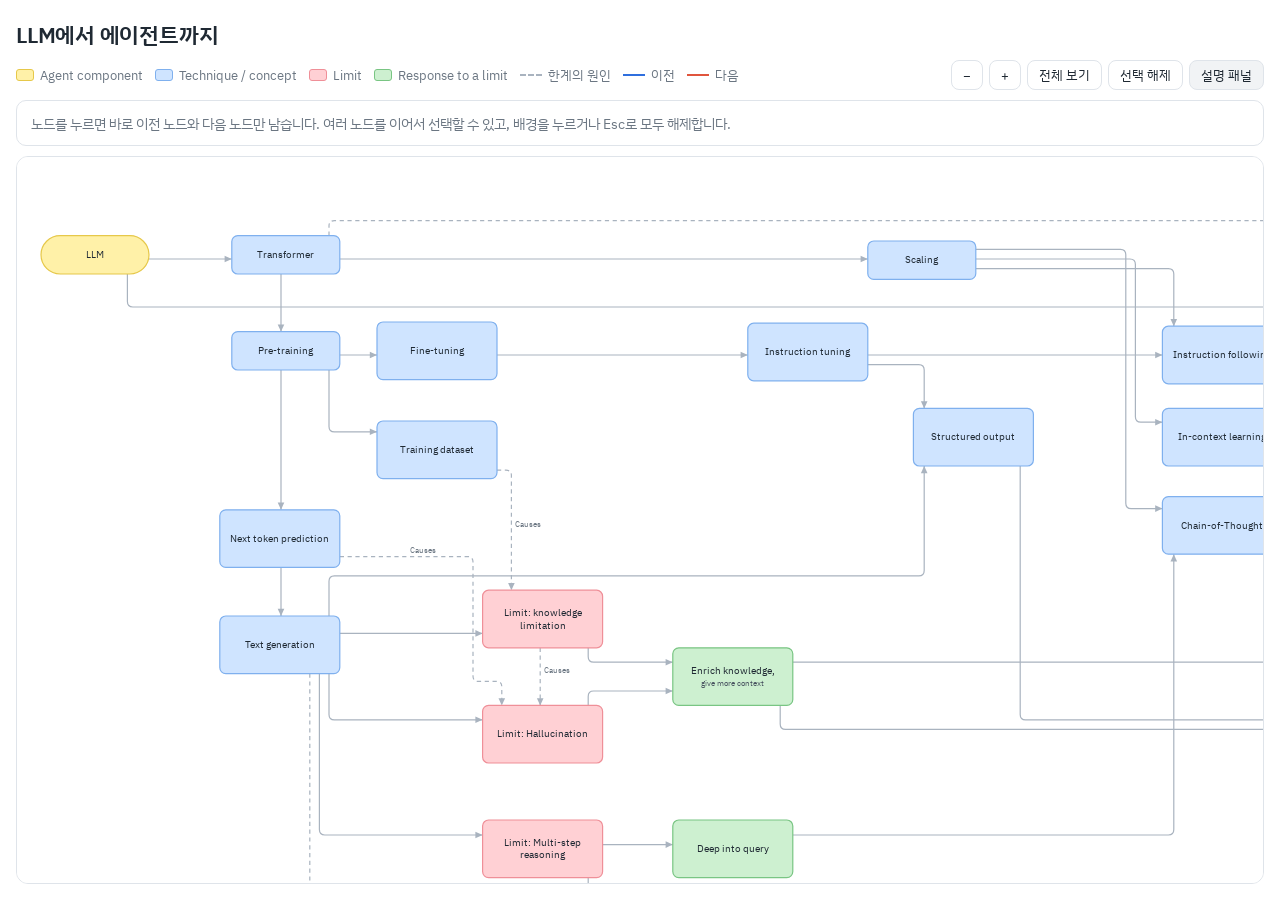
==== commit 8175f955: "발표 자료 보강: 발전 흐름 페이지 수정과 에이전트 구성요소 정리 - 발전 흐름 페이지와 문서: 환각 대응을 두 갈래로 나누고, In-context learning → RAG를 점" ====
--- a/site/index.html
+++ b/site/index.html
@@ -127,8 +127,8 @@
 
 <script>
 (function () {
-  const NODES=[{"id": "mwjykt85-0wb2z", "x": 1605, "y": 129, "w": 200, "h": 96, "c": "blue", "k": "rect", "t": "In-context learning"}, {"id": "mwjyn9wl-1hmgr", "x": 1927, "y": 545, "w": 200, "h": 96, "c": "blue", "k": "rect", "t": "Structured output"}, {"id": "mwjy13yr-1y3l3", "x": 2558, "y": 103, "w": 200, "h": 96, "c": "blue", "k": "rect", "t": "RAG"}, {"id": "e25", "x": 4120, "y": 1123, "w": 200, "h": 96, "c": "green", "k": "rect", "t": "Enforce deterministic control"}, {"id": "e33", "x": 4494, "y": 1322, "w": 200, "h": 96, "c": "blue", "k": "rect", "t": "Permission\nHuman approval"}, {"id": "e44", "x": 4552, "y": -250, "w": 200, "h": 96, "c": "blue", "k": "rect", "t": "Sub-agents\nMulti-agent"}, {"id": "mwjy3xah-28k0v", "x": 774, "y": 694, "w": 200, "h": 96, "c": "green", "k": "rect", "t": "Deep into query"}, {"id": "mwjxyspb-1p0l4", "x": 457, "y": 503, "w": 200, "h": 96, "c": "pink", "k": "rect", "t": "Limit: Hallucination"}, {"id": "mwjz4wb3-207i0", "x": 2218, "y": 913, "w": 200, "h": 96, "c": "blue", "k": "rect", "t": "Prompt chaining"}, {"id": "mwjz48wn-1u5il", "x": 774, "y": 913, "w": 200, "h": 96, "c": "green", "k": "rect", "t": "Break down task into small tasks"}, {"id": "mwjyix9o-0pluh", "x": 1124, "y": 8, "w": 180, "h": 64, "c": "blue", "k": "rect", "t": "Scaling"}, {"id": "mwjy2sm9-22p1i", "x": 774, "y": 407, "w": 200, "h": 96, "c": "green", "k": "rect", "t": "Enrich knowledge,\ngive more context"}, {"id": "mwjxz6hj-1rh6r", "x": 457, "y": 311, "w": 200, "h": 96, "c": "pink", "k": "rect", "t": "Limit: knowledge limitation"}, {"id": "mwjxxubs-15e8q", "x": 34, "y": 166, "w": 180, "h": 64, "c": "blue", "k": "rect", "t": "Pre-training"}, {"id": "e24", "x": 3800, "y": 1123, "w": 200, "h": 96, "c": "pink", "k": "rect", "t": "Limit: Non-deterministic behavior"}, {"id": "mwjxwork-05vok", "x": 24, "y": 285, "w": 200, "h": 96, "c": "blue", "k": "rect", "t": "Next token prediction"}, {"id": "mwk0b4wu-1do33", "x": 2558, "y": 274, "w": 200, "h": 96, "c": "yellow", "k": "pill", "t": "Planning"}, {"id": "e8", "x": 3800, "y": 637, "w": 200, "h": 96, "c": "blue", "k": "rect", "t": "Computer Use"}, {"id": "mwjz8n8c-2nzsh", "x": 3800, "y": -250, "w": 200, "h": 96, "c": "pink", "k": "rect", "t": "Limit: Context window"}, {"id": "mwjynw0i-1najs", "x": 2558, "y": 454, "w": 200, "h": 96, "c": "blue", "k": "rect", "t": "ReAct - Reason and Act"}, {"id": "e39", "x": 4552, "y": 133, "w": 200, "h": 96, "c": "green", "k": "rect", "t": "Keep working until the goal is met"}, {"id": "mwjy4shv-2agud", "x": 1605, "y": 276, "w": 200, "h": 96, "c": "blue", "k": "rect", "t": "Chain-of-Thought"}, {"id": "mwk09zhu-19vjd", "x": 5353, "y": 446, "w": 180, "h": 64, "c": "yellow", "k": "pill", "t": "General purpose agents"}, {"id": "mwk03nod-0mzqw", "x": 4193, "y": -119, "w": 200, "h": 96, "c": "blue", "k": "rect", "t": "Context engineering"}, {"id": "mwjyjr9p-0th2v", "x": 1605, "y": -8, "w": 200, "h": 96, "c": "blue", "k": "rect", "t": "Instruction following"}, {"id": "mwjxwa1y-01ty8", "x": -284, "y": 6, "w": 180, "h": 64, "c": "yellow", "k": "pill", "t": "LLM"}, {"id": "e22", "x": 2878, "y": 347, "w": 200, "h": 96, "c": "yellow", "k": "pill", "t": "Internal memory\nAgent trajectory"}, {"id": "mwjy8wog-0f96a", "x": 1129, "y": 545, "w": 200, "h": 96, "c": "blue", "k": "rect", "t": "Fine-tuning"}, {"id": "mwk068s5-0wxfu", "x": 3800, "y": 517, "w": 200, "h": 96, "c": "blue", "k": "rect", "t": "Agent Skills"}, {"id": "e38", "x": 4193, "y": 133, "w": 200, "h": 96, "c": "pink", "k": "rect", "t": "Limit: Stops before the task is done"}, {"id": "mwk03ffa-0ks1a", "x": 4193, "y": -250, "w": 200, "h": 96, "c": "green", "k": "rect", "t": "Manage input prompt"}, {"id": "e9", "x": 4910, "y": 258, "w": 200, "h": 96, "c": "blue", "k": "rect", "t": "Goal\nRalph Loop"}, {"id": "mwjymvvz-1d2vd", "x": 1439, "y": 545, "w": 200, "h": 96, "c": "blue", "k": "rect", "t": "Instruction tuning"}, {"id": "mwjz7zuq-2c3z2", "x": 34, "y": 6, "w": 180, "h": 64, "c": "blue", "k": "rect", "t": "Transformer"}, {"id": "mwjxx3ut-0dk24", "x": 24, "y": 461, "w": 200, "h": 96, "c": "blue", "k": "rect", "t": "Text generation"}, {"id": "mwjz5h1e-2824t", "x": 1927, "y": -8, "w": 200, "h": 96, "c": "blue", "k": "rect", "t": "Prompt engineering"}, {"id": "mwk00wip-0bwb9", "x": 2878, "y": 103, "w": 200, "h": 96, "c": "yellow", "k": "pill", "t": "External memory"}, {"id": "e7", "x": 4494, "y": 932, "w": 200, "h": 96, "c": "blue", "k": "rect", "t": "Sandbox"}, {"id": "mwk09djm-143t1", "x": 4494, "y": 1123, "w": 200, "h": 96, "c": "blue", "k": "rect", "t": "Hook"}, {"id": "e31", "x": 4120, "y": 932, "w": 200, "h": 96, "c": "green", "k": "rect", "t": "Restrict execution environment"}, {"id": "mwjxye6q-1i6kc", "x": 296, "y": 150, "w": 200, "h": 96, "c": "blue", "k": "rect", "t": "Training dataset"}, {"id": "mwjynhq1-1jdr6", "x": 2558, "y": 608, "w": 200, "h": 96, "c": "yellow", "k": "pill", "t": "Tool use"}, {"id": "e47", "x": 1927, "y": 276, "w": 200, "h": 96, "c": "blue", "k": "rect", "t": "Reasoning model"}, {"id": "mwjzmk38-025uz", "x": 3371, "y": 144, "w": 200, "h": 96, "c": "yellow", "k": "pill", "t": "Agent loop"}, {"id": "mwk05ygz-0sozz", "x": 3800, "y": 764, "w": 200, "h": 96, "c": "blue", "k": "rect", "t": "MCP"}, {"id": "e1", "x": 457, "y": 694, "w": 200, "h": 96, "c": "pink", "k": "rect", "t": "Limit: Multi-step reasoning"}];
-const EDGES=[{"f": "mwjxwork-05vok", "t": "mwjxyspb-1p0l4", "fs": "right", "ts": "top", "b": ["h", 287, -127], "d": 1, "l": "Causes"}, {"f": "mwjy2sm9-22p1i", "t": "mwjy13yr-1y3l3", "fs": "right", "ts": "left", "b": ["h", 1307]}, {"f": "mwjy4shv-2agud", "t": "e47", "fs": "right", "ts": "left"}, {"f": "mwjxxubs-15e8q", "t": "mwjxwork-05vok", "fs": "bottom", "ts": "top"}, {"f": "mwjxx3ut-0dk24", "t": "e1", "fs": "right", "ts": "left"}, {"f": "mwjz7zuq-2c3z2", "t": "mwjxxubs-15e8q", "fs": "bottom", "ts": "top"}, {"f": "e8", "t": "mwk09zhu-19vjd", "fs": "right", "ts": "left", "b": ["h", 805]}, {"f": "mwjxyspb-1p0l4", "t": "mwjy2sm9-22p1i", "fs": "right", "ts": "left"}, {"f": "mwjxxubs-15e8q", "t": "mwjxye6q-1i6kc", "fs": "right", "ts": "left"}, {"f": "mwjz5h1e-2824t", "t": "mwjz4wb3-207i0", "fs": "right", "ts": "left"}, {"f": "mwjynhq1-1jdr6", "t": "mwjynw0i-1najs", "fs": "top", "ts": "bottom"}, {"f": "mwjynw0i-1najs", "t": "mwjzmk38-025uz", "fs": "right", "b": ["h", 574]}, {"f": "mwk00wip-0bwb9", "t": "mwjzmk38-025uz"}, {"f": "mwjxx3ut-0dk24", "t": "e24", "b": ["v"], "d": 1, "l": "Causes"}, {"f": "mwjxx3ut-0dk24", "t": "mwjyn9wl-1hmgr", "fs": "bottom", "ts": "bottom", "b": ["v", 391]}, {"f": "e31", "t": "e7", "fs": "right", "ts": "left"}, {"f": "mwjz4wb3-207i0", "t": "e22", "fs": "right", "ts": "left", "b": ["h", 489]}, {"f": "mwk03ffa-0ks1a", "t": "e44", "fs": "right", "ts": "left"}, {"f": "e7", "t": "mwk09zhu-19vjd", "b": ["h", 161]}, {"f": "mwjyn9wl-1hmgr", "t": "mwjynhq1-1jdr6", "fs": "right", "ts": "left"}, {"f": "e24", "t": "e31", "fs": "right", "ts": "left"}, {"f": "mwjy13yr-1y3l3", "t": "mwk00wip-0bwb9", "fs": "right"}, {"f": "mwjxwa1y-01ty8", "t": "mwjz7zuq-2c3z2", "fs": "right"}, {"f": "e39", "t": "e9", "fs": "right", "ts": "left"}, {"f": "mwjyix9o-0pluh", "t": "mwjykt85-0wb2z", "fs": "right", "ts": "left"}, {"f": "mwjxz6hj-1rh6r", "t": "mwjy2sm9-22p1i", "fs": "right", "ts": "left"}, {"f": "mwjzmk38-025uz", "t": "mwk09zhu-19vjd", "fs": "right", "ts": "left", "b": ["h", 544]}, {"f": "mwjy3xah-28k0v", "t": "mwjy4shv-2agud", "fs": "right", "ts": "left", "b": ["h", 489]}, {"f": "mwjykt85-0wb2z", "t": "mwjz5h1e-2824t", "fs": "right", "ts": "left", "b": ["v", 84, -447]}, {"f": "mwjy4shv-2agud", "t": "mwjynw0i-1najs", "fs": "right", "b": ["h", 166]}, {"f": "mwjynw0i-1najs", "t": "e22", "fs": "right", "ts": "left", "b": ["h", 137]}, {"f": "e33", "t": "mwk09zhu-19vjd", "fs": "right", "ts": "left"}, {"f": "mwjz48wn-1u5il", "t": "mwjz4wb3-207i0", "fs": "right", "b": ["v", 80]}, {"f": "e25", "t": "e33", "fs": "right", "ts": "left"}, {"f": "e1", "t": "mwjy3xah-28k0v", "fs": "right", "ts": "left"}, {"f": "mwjyix9o-0pluh", "t": "mwjyjr9p-0th2v", "fs": "right", "ts": "left"}, {"f": "mwjy8wog-0f96a", "t": "mwjymvvz-1d2vd", "fs": "right", "ts": "left"}, {"f": "mwjz8n8c-2nzsh", "t": "mwk03ffa-0ks1a", "fs": "right"}, {"f": "mwjynhq1-1jdr6", "t": "mwjzmk38-025uz", "fs": "right", "ts": "left", "b": ["h", 599]}, {"f": "mwk05ygz-0sozz", "t": "mwk09zhu-19vjd", "fs": "right", "ts": "left", "b": ["h", 829]}, {"f": "mwjxx3ut-0dk24", "t": "mwjxz6hj-1rh6r", "fs": "right", "ts": "left"}, {"f": "mwk09djm-143t1", "t": "e9", "b": ["h", 243]}, {"f": "mwk0b4wu-1do33", "t": "mwjzmk38-025uz", "fs": "right", "ts": "left", "b": ["h", 544]}, {"f": "mwk068s5-0wxfu", "t": "mwk03nod-0mzqw", "fs": "right", "ts": "left"}, {"f": "e1", "t": "mwjz48wn-1u5il", "fs": "right", "ts": "left"}, {"f": "e22", "t": "mwjzmk38-025uz", "fs": "right", "ts": "left", "b": ["h", 238]}, {"f": "mwjzmk38-025uz", "t": "e38", "fs": "right", "ts": "left", "d": 1}, {"f": "mwjy2sm9-22p1i", "t": "mwjy8wog-0f96a", "fs": "right", "ts": "left", "b": ["h", 183]}, {"f": "mwjz4wb3-207i0", "t": "mwk0b4wu-1do33", "fs": "right", "ts": "left"}, {"f": "mwjzmk38-025uz", "t": "mwjz8n8c-2nzsh", "fs": "right", "ts": "left", "d": 1}, {"f": "mwk03nod-0mzqw", "t": "mwk09zhu-19vjd", "b": ["h", 937]}, {"f": "mwjz7zuq-2c3z2", "t": "mwjz8n8c-2nzsh", "fs": "top", "ts": "left", "b": ["h", -145, -280, -127], "d": 1, "l": "Structural limit"}, {"f": "mwjxx3ut-0dk24", "t": "mwjxyspb-1p0l4", "fs": "right", "ts": "left"}, {"f": "e9", "t": "mwk09zhu-19vjd", "b": ["h", 165]}, {"f": "mwjxwork-05vok", "t": "mwjxx3ut-0dk24", "fs": "bottom", "ts": "top"}, {"f": "e38", "t": "e39", "fs": "right", "ts": "left"}, {"f": "mwk09djm-143t1", "t": "mwk09zhu-19vjd", "b": ["h", 180]}, {"f": "mwjz5h1e-2824t", "t": "mwk068s5-0wxfu", "fs": "right", "ts": "top", "b": ["h", 1962]}, {"f": "mwjxye6q-1i6kc", "t": "mwjxz6hj-1rh6r", "fs": "right", "d": 1, "l": "Causes"}, {"f": "mwk05ygz-0sozz", "t": "mwk03nod-0mzqw", "fs": "right", "ts": "left"}, {"f": "mwjz5h1e-2824t", "t": "mwk03nod-0mzqw", "fs": "right", "b": ["v", 126, -572]}, {"f": "e25", "t": "mwk09djm-143t1", "fs": "right", "ts": "left"}, {"f": "mwjynhq1-1jdr6", "t": "mwk068s5-0wxfu", "fs": "right", "b": ["h", 682]}, {"f": "mwk03ffa-0ks1a", "t": "mwk03nod-0mzqw", "fs": "bottom", "ts": "top"}, {"f": "mwjykt85-0wb2z", "t": "mwjy13yr-1y3l3", "fs": "right", "ts": "left"}, {"f": "e47", "t": "mwk0b4wu-1do33", "fs": "right", "ts": "left"}, {"f": "e44", "t": "mwk09zhu-19vjd", "fs": "right", "ts": "left", "b": ["h", 592]}, {"f": "mwjyjr9p-0th2v", "t": "mwjz5h1e-2824t", "fs": "right", "ts": "left", "b": ["v", 91, -509]}, {"f": "mwjynhq1-1jdr6", "t": "e8", "fs": "right", "ts": "left", "b": ["h", 602]}, {"f": "mwjyix9o-0pluh", "t": "mwjy4shv-2agud", "fs": "right", "ts": "left", "b": ["h", 403, -62]}, {"f": "mwjz7zuq-2c3z2", "t": "mwjyix9o-0pluh", "fs": "right"}, {"f": "mwjymvvz-1d2vd", "t": "mwjyn9wl-1hmgr", "fs": "right", "ts": "left"}, {"f": "mwjynhq1-1jdr6", "t": "mwk05ygz-0sozz", "fs": "right", "ts": "left", "b": ["h", 572]}, {"f": "e24", "t": "e25", "fs": "right", "ts": "left"}, {"f": "mwjzmk38-025uz", "t": "e24", "fs": "right", "ts": "left", "d": 1}, {"f": "mwjymvvz-1d2vd", "t": "mwjyjr9p-0th2v", "fs": "top", "ts": "left", "b": ["v", -276, 17, 75]}, {"f": "mwjxwa1y-01ty8", "t": "mwjzmk38-025uz", "b": ["v", -560, -140]}];
+  const NODES=[{"id": "mwjykt85-0wb2z", "x": 1605, "y": 129, "w": 200, "h": 96, "c": "blue", "k": "rect", "t": "In-context learning"}, {"id": "mwjyn9wl-1hmgr", "x": 1190, "y": 129, "w": 200, "h": 96, "c": "blue", "k": "rect", "t": "Structured output"}, {"id": "mwjy13yr-1y3l3", "x": 2558, "y": 126, "w": 200, "h": 96, "c": "blue", "k": "rect", "t": "RAG"}, {"id": "e25", "x": 4120, "y": 1123, "w": 200, "h": 96, "c": "green", "k": "rect", "t": "Enforce deterministic control"}, {"id": "e33", "x": 4494, "y": 1322, "w": 200, "h": 96, "c": "blue", "k": "rect", "t": "Permission\nHuman approval"}, {"id": "e64", "x": 4910, "y": -60, "w": 200, "h": 96, "c": "blue", "k": "rect", "t": "Plan-Execute-Verify\nExplore · Plan · Act · Verify"}, {"id": "e44", "x": 4552, "y": -250, "w": 200, "h": 96, "c": "blue", "k": "rect", "t": "Sub-agents\nMulti-agent"}, {"id": "mwjy3xah-28k0v", "x": 789, "y": 815, "w": 200, "h": 96, "c": "green", "k": "rect", "t": "Deep into query"}, {"id": "mwjxyspb-1p0l4", "x": 472, "y": 624, "w": 200, "h": 96, "c": "pink", "k": "rect", "t": "Limit: Hallucination"}, {"id": "mwjz4wb3-207i0", "x": 2218, "y": 913, "w": 200, "h": 96, "c": "blue", "k": "rect", "t": "Prompt chaining"}, {"id": "mwjz48wn-1u5il", "x": 789, "y": 1034, "w": 200, "h": 96, "c": "green", "k": "rect", "t": "Break down task into small tasks"}, {"id": "mwjyix9o-0pluh", "x": 1114, "y": -150, "w": 180, "h": 64, "c": "blue", "k": "rect", "t": "Scaling"}, {"id": "mwjy2sm9-22p1i", "x": 789, "y": 528, "w": 200, "h": 96, "c": "green", "k": "rect", "t": "Enrich knowledge,\ngive more context"}, {"id": "mwjxz6hj-1rh6r", "x": 472, "y": 432, "w": 200, "h": 96, "c": "pink", "k": "rect", "t": "Limit: knowledge limitation"}, {"id": "mwjxxubs-15e8q", "x": 54, "y": 1, "w": 180, "h": 64, "c": "blue", "k": "rect", "t": "Pre-training"}, {"id": "e24", "x": 3800, "y": 1123, "w": 200, "h": 96, "c": "pink", "k": "rect", "t": "Limit: Non-deterministic behavior"}, {"id": "mwjxwork-05vok", "x": 34, "y": 298, "w": 200, "h": 96, "c": "blue", "k": "rect", "t": "Next token prediction"}, {"id": "mwk0b4wu-1do33", "x": 2558, "y": 274, "w": 200, "h": 96, "c": "yellow", "k": "pill", "t": "Planning"}, {"id": "e8", "x": 3800, "y": 637, "w": 200, "h": 96, "c": "blue", "k": "rect", "t": "Computer Use"}, {"id": "mwjz8n8c-2nzsh", "x": 3800, "y": -250, "w": 200, "h": 96, "c": "pink", "k": "rect", "t": "Limit: Context window"}, {"id": "mwjynw0i-1najs", "x": 2558, "y": 454, "w": 200, "h": 96, "c": "blue", "k": "rect", "t": "ReAct - Reason and Act"}, {"id": "e39", "x": 4552, "y": 133, "w": 200, "h": 96, "c": "green", "k": "rect", "t": "Keep working until the goal is met"}, {"id": "mwjy4shv-2agud", "x": 1605, "y": 276, "w": 200, "h": 96, "c": "blue", "k": "rect", "t": "Chain-of-Thought"}, {"id": "mwk09zhu-19vjd", "x": 5353, "y": 446, "w": 180, "h": 64, "c": "yellow", "k": "pill", "t": "General purpose agents"}, {"id": "mwk03nod-0mzqw", "x": 4193, "y": -119, "w": 200, "h": 96, "c": "blue", "k": "rect", "t": "Context engineering"}, {"id": "mwjyjr9p-0th2v", "x": 1605, "y": -8, "w": 200, "h": 96, "c": "blue", "k": "rect", "t": "Instruction following"}, {"id": "mwjxwa1y-01ty8", "x": -264, "y": -159, "w": 180, "h": 64, "c": "yellow", "k": "pill", "t": "LLM"}, {"id": "e22", "x": 2878, "y": 347, "w": 200, "h": 96, "c": "yellow", "k": "pill", "t": "Internal memory\nAgent trajectory"}, {"id": "mwjy8wog-0f96a", "x": 296, "y": -15, "w": 200, "h": 96, "c": "blue", "k": "rect", "t": "Fine-tuning"}, {"id": "mwk068s5-0wxfu", "x": 3800, "y": 517, "w": 200, "h": 96, "c": "blue", "k": "rect", "t": "Agent Skills"}, {"id": "e38", "x": 4193, "y": 133, "w": 200, "h": 96, "c": "pink", "k": "rect", "t": "Limit: Stops before the task is done"}, {"id": "mwk03ffa-0ks1a", "x": 4193, "y": -250, "w": 200, "h": 96, "c": "green", "k": "rect", "t": "Manage input prompt"}, {"id": "e9", "x": 4910, "y": 258, "w": 200, "h": 96, "c": "blue", "k": "rect", "t": "Goal\nRalph Loop"}, {"id": "mwjymvvz-1d2vd", "x": 914, "y": -13, "w": 200, "h": 96, "c": "blue", "k": "rect", "t": "Instruction tuning"}, {"id": "mwjz7zuq-2c3z2", "x": 54, "y": -159, "w": 180, "h": 64, "c": "blue", "k": "rect", "t": "Transformer"}, {"id": "mwjxx3ut-0dk24", "x": 34, "y": 475, "w": 200, "h": 96, "c": "blue", "k": "rect", "t": "Text generation"}, {"id": "mwjz5h1e-2824t", "x": 1927, "y": -8, "w": 200, "h": 96, "c": "blue", "k": "rect", "t": "Prompt engineering"}, {"id": "mwk00wip-0bwb9", "x": 2878, "y": 103, "w": 200, "h": 96, "c": "yellow", "k": "pill", "t": "External memory"}, {"id": "e7", "x": 4494, "y": 932, "w": 200, "h": 96, "c": "blue", "k": "rect", "t": "Sandbox"}, {"id": "mwk09djm-143t1", "x": 4494, "y": 1123, "w": 200, "h": 96, "c": "blue", "k": "rect", "t": "Hook"}, {"id": "e31", "x": 4120, "y": 932, "w": 200, "h": 96, "c": "green", "k": "rect", "t": "Restrict execution environment"}, {"id": "mwjxye6q-1i6kc", "x": 296, "y": 150, "w": 200, "h": 96, "c": "blue", "k": "rect", "t": "Training dataset"}, {"id": "mwjynhq1-1jdr6", "x": 2558, "y": 608, "w": 200, "h": 96, "c": "yellow", "k": "pill", "t": "Tool use"}, {"id": "e47", "x": 1927, "y": 276, "w": 200, "h": 96, "c": "blue", "k": "rect", "t": "Reasoning model"}, {"id": "mwjzmk38-025uz", "x": 3371, "y": 144, "w": 200, "h": 96, "c": "yellow", "k": "pill", "t": "Agent loop"}, {"id": "mwk05ygz-0sozz", "x": 3800, "y": 764, "w": 200, "h": 96, "c": "blue", "k": "rect", "t": "MCP"}, {"id": "e1", "x": 472, "y": 815, "w": 200, "h": 96, "c": "pink", "k": "rect", "t": "Limit: Multi-step reasoning"}];
+const EDGES=[{"f": "mwjxwork-05vok", "t": "mwjxyspb-1p0l4", "fs": "right", "ts": "top", "b": ["h", 287, -127], "d": 1, "l": "Causes"}, {"f": "mwjy2sm9-22p1i", "t": "mwjy13yr-1y3l3", "fs": "right", "ts": "left", "b": ["h", 1307]}, {"f": "mwjy4shv-2agud", "t": "e47", "fs": "right", "ts": "left"}, {"f": "mwjxxubs-15e8q", "t": "mwjxwork-05vok", "fs": "bottom", "ts": "top"}, {"f": "mwjxx3ut-0dk24", "t": "e1", "fs": "right", "ts": "left"}, {"f": "mwjz7zuq-2c3z2", "t": "mwjxxubs-15e8q", "fs": "bottom", "ts": "top"}, {"f": "e8", "t": "mwk09zhu-19vjd", "fs": "right", "ts": "left", "b": ["h", 805]}, {"f": "mwjxyspb-1p0l4", "t": "mwjy2sm9-22p1i", "fs": "right", "ts": "left"}, {"f": "mwjxxubs-15e8q", "t": "mwjxye6q-1i6kc", "fs": "right", "ts": "left"}, {"f": "mwjz5h1e-2824t", "t": "mwjz4wb3-207i0", "fs": "right", "ts": "left"}, {"f": "mwjynhq1-1jdr6", "t": "mwjynw0i-1najs", "fs": "top", "ts": "bottom"}, {"f": "mwjynw0i-1najs", "t": "mwjzmk38-025uz", "fs": "right", "b": ["h", 574]}, {"f": "mwk00wip-0bwb9", "t": "mwjzmk38-025uz"}, {"f": "mwjxx3ut-0dk24", "t": "e24", "b": ["v"], "d": 1, "l": "Causes"}, {"f": "mwjxx3ut-0dk24", "t": "mwjyn9wl-1hmgr", "fs": "right", "ts": "bottom", "b": ["h", 250, 230]}, {"f": "e31", "t": "e7", "fs": "right", "ts": "left"}, {"f": "mwjz4wb3-207i0", "t": "e22", "fs": "right", "ts": "left", "b": ["h", 489]}, {"f": "mwk03ffa-0ks1a", "t": "e44", "fs": "right", "ts": "left"}, {"f": "e7", "t": "mwk09zhu-19vjd", "b": ["h", 161]}, {"f": "e44", "t": "e64", "fs": "right", "ts": "top"}, {"f": "mwjyn9wl-1hmgr", "t": "mwjynhq1-1jdr6", "fs": "right", "ts": "left", "b": ["h", 127]}, {"f": "e24", "t": "e31", "fs": "right", "ts": "left"}, {"f": "mwjy13yr-1y3l3", "t": "mwk00wip-0bwb9", "fs": "right"}, {"f": "mwjxwa1y-01ty8", "t": "mwjz7zuq-2c3z2", "fs": "right"}, {"f": "e39", "t": "e9", "fs": "right", "ts": "left"}, {"f": "mwjyix9o-0pluh", "t": "mwjykt85-0wb2z", "fs": "right", "ts": "left"}, {"f": "mwjxz6hj-1rh6r", "t": "mwjy2sm9-22p1i", "fs": "right", "ts": "left"}, {"f": "mwjzmk38-025uz", "t": "mwk09zhu-19vjd", "fs": "right", "ts": "left", "b": ["h", 544]}, {"f": "mwjy3xah-28k0v", "t": "mwjy4shv-2agud", "fs": "right", "ts": "left", "b": ["h", 489]}, {"f": "mwjykt85-0wb2z", "t": "mwjz5h1e-2824t", "fs": "right", "ts": "left", "b": ["v", 84, -447]}, {"f": "mwjy4shv-2agud", "t": "mwjynw0i-1najs", "fs": "right", "b": ["h", 166, 100, -127]}, {"f": "mwjynw0i-1najs", "t": "e22", "fs": "right", "ts": "left", "b": ["h", 137]}, {"f": "e33", "t": "mwk09zhu-19vjd", "fs": "right", "ts": "left"}, {"f": "mwjxz6hj-1rh6r", "t": "mwjxyspb-1p0l4", "fs": "bottom", "ts": "top", "d": 1, "l": "Causes"}, {"f": "mwjz48wn-1u5il", "t": "mwjz4wb3-207i0", "fs": "right", "b": ["v", 80]}, {"f": "mwjy2sm9-22p1i", "t": "mwjynhq1-1jdr6", "fs": "right", "ts": "left"}, {"f": "e25", "t": "e33", "fs": "right", "ts": "left"}, {"f": "e1", "t": "mwjy3xah-28k0v", "fs": "right", "ts": "left"}, {"f": "mwjyix9o-0pluh", "t": "mwjyjr9p-0th2v", "fs": "right", "ts": "left"}, {"f": "mwjy8wog-0f96a", "t": "mwjymvvz-1d2vd", "fs": "right", "ts": "left"}, {"f": "mwjz8n8c-2nzsh", "t": "mwk03ffa-0ks1a", "fs": "right"}, {"f": "mwjynhq1-1jdr6", "t": "mwjzmk38-025uz", "fs": "right", "ts": "left", "b": ["h", 599]}, {"f": "mwk05ygz-0sozz", "t": "mwk09zhu-19vjd", "fs": "right", "ts": "left", "b": ["h", 829]}, {"f": "mwjxx3ut-0dk24", "t": "mwjxz6hj-1rh6r", "fs": "right", "ts": "left"}, {"f": "mwk09djm-143t1", "t": "e9", "b": ["h", 243]}, {"f": "mwk0b4wu-1do33", "t": "mwjzmk38-025uz", "fs": "right", "ts": "left", "b": ["h", 544]}, {"f": "mwk068s5-0wxfu", "t": "mwk03nod-0mzqw", "fs": "right", "ts": "left"}, {"f": "e1", "t": "mwjz48wn-1u5il", "fs": "right", "ts": "left"}, {"f": "e22", "t": "mwjzmk38-025uz", "fs": "right", "ts": "left", "b": ["h", 238]}, {"f": "mwjzmk38-025uz", "t": "e38", "fs": "right", "ts": "left", "d": 1}, {"f": "mwjxxubs-15e8q", "t": "mwjy8wog-0f96a", "fs": "right", "ts": "left", "b": ["h", 183]}, {"f": "mwjz4wb3-207i0", "t": "mwk0b4wu-1do33", "fs": "right", "ts": "left"}, {"f": "mwjzmk38-025uz", "t": "mwjz8n8c-2nzsh", "fs": "right", "ts": "left", "d": 1}, {"f": "mwk03nod-0mzqw", "t": "mwk09zhu-19vjd", "b": ["h", 937]}, {"f": "mwjz7zuq-2c3z2", "t": "mwjz8n8c-2nzsh", "fs": "top", "ts": "left", "b": ["h", -145, -280, -127], "d": 1, "l": "Structural limit"}, {"f": "mwjxx3ut-0dk24", "t": "mwjxyspb-1p0l4", "fs": "right", "ts": "left"}, {"f": "e9", "t": "mwk09zhu-19vjd", "b": ["h", 165]}, {"f": "mwjxwork-05vok", "t": "mwjxx3ut-0dk24", "fs": "bottom", "ts": "top"}, {"f": "e38", "t": "e39", "fs": "right", "ts": "left"}, {"f": "mwk09djm-143t1", "t": "mwk09zhu-19vjd", "b": ["h", 180]}, {"f": "mwjxwa1y-01ty8", "t": "mwjzmk38-025uz", "b": ["v", -560, -140]}, {"f": "mwjz5h1e-2824t", "t": "mwk068s5-0wxfu", "fs": "right", "ts": "top", "b": ["h", 1962]}, {"f": "mwjxye6q-1i6kc", "t": "mwjxz6hj-1rh6r", "fs": "right", "d": 1, "l": "Causes"}, {"f": "mwk05ygz-0sozz", "t": "mwk03nod-0mzqw", "fs": "right", "ts": "left"}, {"f": "e39", "t": "e64", "fs": "right", "ts": "bottom"}, {"f": "mwjz5h1e-2824t", "t": "mwk03nod-0mzqw", "fs": "right", "b": ["v", 126, -572]}, {"f": "e25", "t": "mwk09djm-143t1", "fs": "right", "ts": "left"}, {"f": "mwjynhq1-1jdr6", "t": "mwk068s5-0wxfu", "fs": "right", "b": ["h", 682]}, {"f": "mwk03ffa-0ks1a", "t": "mwk03nod-0mzqw", "fs": "bottom", "ts": "top"}, {"f": "mwjykt85-0wb2z", "t": "mwjy13yr-1y3l3", "fs": "right", "ts": "left", "d": 1, "l": "Uses"}, {"f": "e47", "t": "mwk0b4wu-1do33", "fs": "right", "ts": "left"}, {"f": "e44", "t": "mwk09zhu-19vjd", "fs": "right", "ts": "left", "b": ["h", 592]}, {"f": "mwjyjr9p-0th2v", "t": "mwjz5h1e-2824t", "fs": "right", "ts": "left", "b": ["v", 91, -509]}, {"f": "mwjynhq1-1jdr6", "t": "e8", "fs": "right", "ts": "left", "b": ["h", 602]}, {"f": "mwjyix9o-0pluh", "t": "mwjy4shv-2agud", "fs": "right", "ts": "left", "b": ["h", 403, -62]}, {"f": "mwjz7zuq-2c3z2", "t": "mwjyix9o-0pluh", "fs": "right"}, {"f": "mwjymvvz-1d2vd", "t": "mwjyn9wl-1hmgr", "fs": "right", "ts": "left"}, {"f": "mwjynhq1-1jdr6", "t": "mwk05ygz-0sozz", "fs": "right", "ts": "left", "b": ["h", 572]}, {"f": "e24", "t": "e25", "fs": "right", "ts": "left"}, {"f": "mwjzmk38-025uz", "t": "e24", "fs": "right", "ts": "left", "d": 1}, {"f": "e64", "t": "mwk09zhu-19vjd", "fs": "right", "ts": "top"}, {"f": "mwjymvvz-1d2vd", "t": "mwjyjr9p-0th2v", "fs": "right", "ts": "left", "b": ["v", -276, 17, 75]}];
   const NS = "http://www.w3.org/2000/svg";
   const byId = {}; NODES.forEach(n => byId[n.id] = n);
 
@@ -378,25 +378,25 @@
     "mwjxwork-05vok": "앞의 글을 보고 다음 토큰의 확률을 계산하는 것이 LLM이 하는 일의 전부입니다. 기준은 사실 여부가 아니라 그럴듯함입니다.",
     "mwjxx3ut-0dk24": "다음 토큰을 하나 뽑아 붙이는 일을 반복해 글을 만듭니다. 확률에서 뽑기 때문에 같은 입력에도 결과가 달라질 수 있습니다.",
     "mwjxz6hj-1rh6r": "학습 데이터에 없던 정보와 학습 시점 이후의 일은 모릅니다. 회사 내부 문서나 최신 소식이 대표적입니다.",
-    "mwjxyspb-1p0l4": "모르는 내용도 그럴듯한 문장으로 지어냅니다. 다음 토큰을 확률로 고르는 방식에서 나오는 한계입니다.",
+    "mwjxyspb-1p0l4": "모르는 내용도 그럴듯한 문장으로 지어냅니다. 다음 토큰을 확률로 고르는 방식에서 나오는 한계입니다. 지식을 보충해도 남는 환각은 뒤쪽의 검증 단계(Plan-Execute-Verify)에서 다룹니다.",
     "e1": "LLM은 입력을 한 번 받아 곧바로 답을 만들어 냅니다. 그래서 여러 단계를 거쳐야 하는 복잡한 문제는 중간 과정을 건너뛰어 틀리기 쉽습니다.",
-    "mwjy2sm9-22p1i": "모델이 모르는 것을 채워 주는 방향입니다. 필요한 정보를 입력에 넣어 주거나, 추가 학습으로 모델 안에 넣습니다.",
+    "mwjy2sm9-22p1i": "모델이 모르는 것을 보충하는 방향입니다. 필요한 정보를 미리 검색해 입력에 넣어 주거나(RAG), 모델이 도구로 직접 찾아오게 합니다(Tool use).",
     "mwjy3xah-28k0v": "답을 바로 내지 않고, 질문을 풀어 가는 과정을 먼저 쓰게 하는 방향입니다.",
     "mwjz48wn-1u5il": "큰 일을 한 번에 시키지 않고, 작은 단계로 나눠 차례로 처리하는 방향입니다.",
     "mwjyix9o-0pluh": "모델 크기, 데이터, 연산량을 함께 키우면 성능이 꾸준히 오른다는 관찰입니다. 규모가 커지면서 작은 모델에는 없던 능력이 나타났습니다.",
     "mwjykt85-0wb2z": "추가 학습 없이, 입력에 넣어 준 예시와 정보만으로 새 일을 해내는 능력입니다. 프롬프트로 모델을 다루는 모든 기법의 바탕입니다.",
     "mwjyjr9p-0th2v": "자연어로 준 지시를 이해하고 그에 맞게 수행하는 능력입니다. 모델 크기가 커지면서 점차 나타나지만, 지시를 안정적으로 따르게 되는 것은 주로 instruction tuning을 통해서입니다.",
     "mwjy4shv-2agud": "답을 내기 전에 풀이 과정을 단계별로 쓰게 하는 기법입니다. 충분히 큰 모델에서 추론 문제의 정확도가 크게 오릅니다.",
-    "mwjy8wog-0f96a": "사전학습된 모델을 더 작은 데이터로 추가 학습해, 특정 지식이나 행동을 넣는 방법입니다.",
+    "mwjy8wog-0f96a": "사전학습된 모델을 더 작은 데이터로 추가 학습하는 방법입니다. 새 사실을 넣을 수는 있지만 기존 능력을 잃기 쉬워, 지식 보충보다 지시 따르기나 출력 형식 같은 행동을 가르치는 데 주로 씁니다. 모르는 것을 모른다고 말하게 하는 것도 이런 행동 학습에 속합니다.",
     "mwjymvvz-1d2vd": "다양한 '지시 → 응답' 쌍으로 추가 학습해, 처음 보는 지시도 따르게 만드는 fine-tuning입니다.",
     "mwjyn9wl-1hmgr": "JSON처럼 정해진 형식에 맞춰 출력하는 능력입니다. 프로그램이 모델의 출력을 읽어 그대로 실행할 수 있게 됩니다.",
     "mwjz5h1e-2824t": "원하는 결과가 나오도록 지시, 예시, 형식을 설계하는 일입니다. 모델은 그대로 두고 입력만으로 동작을 조정합니다.",
     "mwjz4wb3-207i0": "일을 여러 프롬프트로 나누고, 앞 단계의 출력을 다음 단계의 입력으로 넘깁니다. 단계는 사람이 미리 정합니다.",
     "e47": "답하기 전에 스스로 생각하는 과정을 거치도록 학습된 모델입니다. 프롬프트로 유도하던 Chain-of-Thought가 모델의 기본 동작이 됐습니다.",
-    "mwjy13yr-1y3l3": "질문과 관련된 문서를 검색해 입력에 넣고, 그것을 근거로 답하게 합니다. 모델을 다시 학습하지 않고도 최신 지식과 내부 지식을 쓸 수 있습니다.",
+    "mwjy13yr-1y3l3": "질문과 관련된 문서를 검색해 입력에 넣고, 그것을 근거로 답하게 합니다. 모델을 다시 학습하지 않고도 최신 지식과 내부 지식을 쓸 수 있습니다. 2020년 원 논문은 검색기와 생성기를 함께 fine-tuning하는 방식이었고, 지금처럼 문서를 입력에 넣는 방식은 In-context learning 능력을 씁니다.",
     "mwk00wip-0bwb9": "컨텍스트 밖의 저장소(파일, 데이터베이스)에 정보를 두고, 필요할 때 찾아옵니다.",
     "mwk0b4wu-1do33": "목표를 이루기 위해 해야 할 일을 모델이 스스로 나누고 순서를 정합니다. 사람이 미리 짜 주던 작업 순서를 모델이 맡습니다.",
-    "mwjynhq1-1jdr6": "모델이 외부 함수나 API의 호출을 요청하고, 그 결과를 받아 쓰는 능력입니다. 글만 쓰던 모델이 검색하고 실행할 수 있게 됩니다.",
+    "mwjynhq1-1jdr6": "모델이 외부 함수나 API의 호출을 요청하고, 그 결과를 받아 쓰는 능력입니다. 글만 쓰던 모델이 검색하고 실행할 수 있게 됩니다. 모르거나 최신이 아닌 지식을 검색이나 브라우저로 가져오는 데도 쓰입니다. WebGPT(2021)는 웹을 검색해 출처를 달아 답했습니다.",
     "mwjynw0i-1najs": "생각(Reason)과 도구 호출(Act)을 한 흐름으로 엮어, 결과를 보고 다음 행동을 정하는 방식입니다. 에이전트 루프의 원형이 됐습니다.",
     "e22": "지금까지의 생각, 행동, 관찰이 쌓인 기록입니다. 모델은 이 기록을 보고 다음 행동을 정합니다.",
     "mwjzmk38-025uz": "추론-행동-관찰의 과정을 반복합니다. 더 이상 할 행동이 없으면 loop가 종료됩니다.",
@@ -404,6 +404,7 @@
     "mwk03ffa-0ks1a": "매 단계마다 컨텍스트에 무엇을 넣고 무엇을 뺄지 관리하는 방향입니다.",
     "mwk03nod-0mzqw": "지시, 도구 정의, 기억, 기록 가운데 지금 필요한 것만 골라 컨텍스트를 구성하는 일입니다. 요약, 메모, 필요할 때만 불러오기가 대표적인 기법입니다.",
     "e44": "일의 일부를 별도의 컨텍스트를 가진 에이전트에게 맡기고, 결과 요약만 받습니다. 주 에이전트의 컨텍스트를 아낍니다.",
+    "e64": "일을 탐색, 계획, 실행, 검증 단계로 나눠 진행하는 작업 절차입니다. 탐색과 계획은 Sub-agent에게 맡겨 주 컨텍스트를 아끼고, 검증은 테스트 실행이나 별도 컨텍스트의 검토 에이전트로 합니다. 검증을 통과해야 끝나므로 조기 종료에도 대응합니다. 검토 에이전트처럼 모델이 하는 검증은 잘못된 결과를 줄일 뿐 보장하지는 못하므로, 테스트 같은 결정적 검사와 함께 씁니다.",
     "mwk068s5-0wxfu": "특정 작업의 절차와 스크립트를 묶어 두고, 필요할 때만 불러와 쓰는 방식입니다. 평소에는 이름과 설명만 컨텍스트에 둡니다.",
     "mwk05ygz-0sozz": "도구와 데이터를 에이전트에 연결하는 공통 규약(Model Context Protocol)입니다. 어떤 도구가 있고 어떻게 부르는지 알려 주는 방법까지 규약에 들어 있어, 한 번 만든 도구를 여러 에이전트가 찾아 쓸 수 있습니다.",
     "e8": "화면을 보고 마우스와 키보드를 조작해 일반 프로그램을 다루는 도구입니다. API가 없는 프로그램도 쓸 수 있게 됩니다.",
@@ -414,7 +415,7 @@
     "e31": "무엇을 하든 피해가 닿는 범위를 미리 좁혀 두는 방향입니다.",
     "e25": "반드시 지켜야 할 일은 모델의 판단에 맡기지 않고, 코드나 사람이 강제하는 방향입니다.",
     "e7": "에이전트의 명령을 격리된 환경에서 실행해, 접근할 수 있는 파일과 네트워크를 제한합니다.",
-    "mwk09djm-143t1": "루프의 정해진 시점(도구 실행 전후, 종료 시 등)에 반드시 실행되는 코드입니다. 검사, 차단, 자동 처리를 모델의 판단과 무관하게 수행합니다.",
+    "mwk09djm-143t1": "루프의 정해진 시점(도구 실행 전후, 종료 시 등)에 반드시 실행되는 코드입니다. 검사, 차단, 자동 처리를 모델의 판단과 무관하게 수행합니다. 테스트나 lint처럼 코드로 하는 검사는 결과가 매번 같아, 반드시 지켜야 할 규칙을 여기에 둡니다.",
     "e33": "위험할 수 있는 행동은 실행하기 전에 사람에게 승인을 받습니다.",
     "mwk09zhu-19vjd": "코딩뿐 아니라 컴퓨터를 이용한 다양한 작업으로 능력이 확장된 범용 에이전트입니다."
   };
